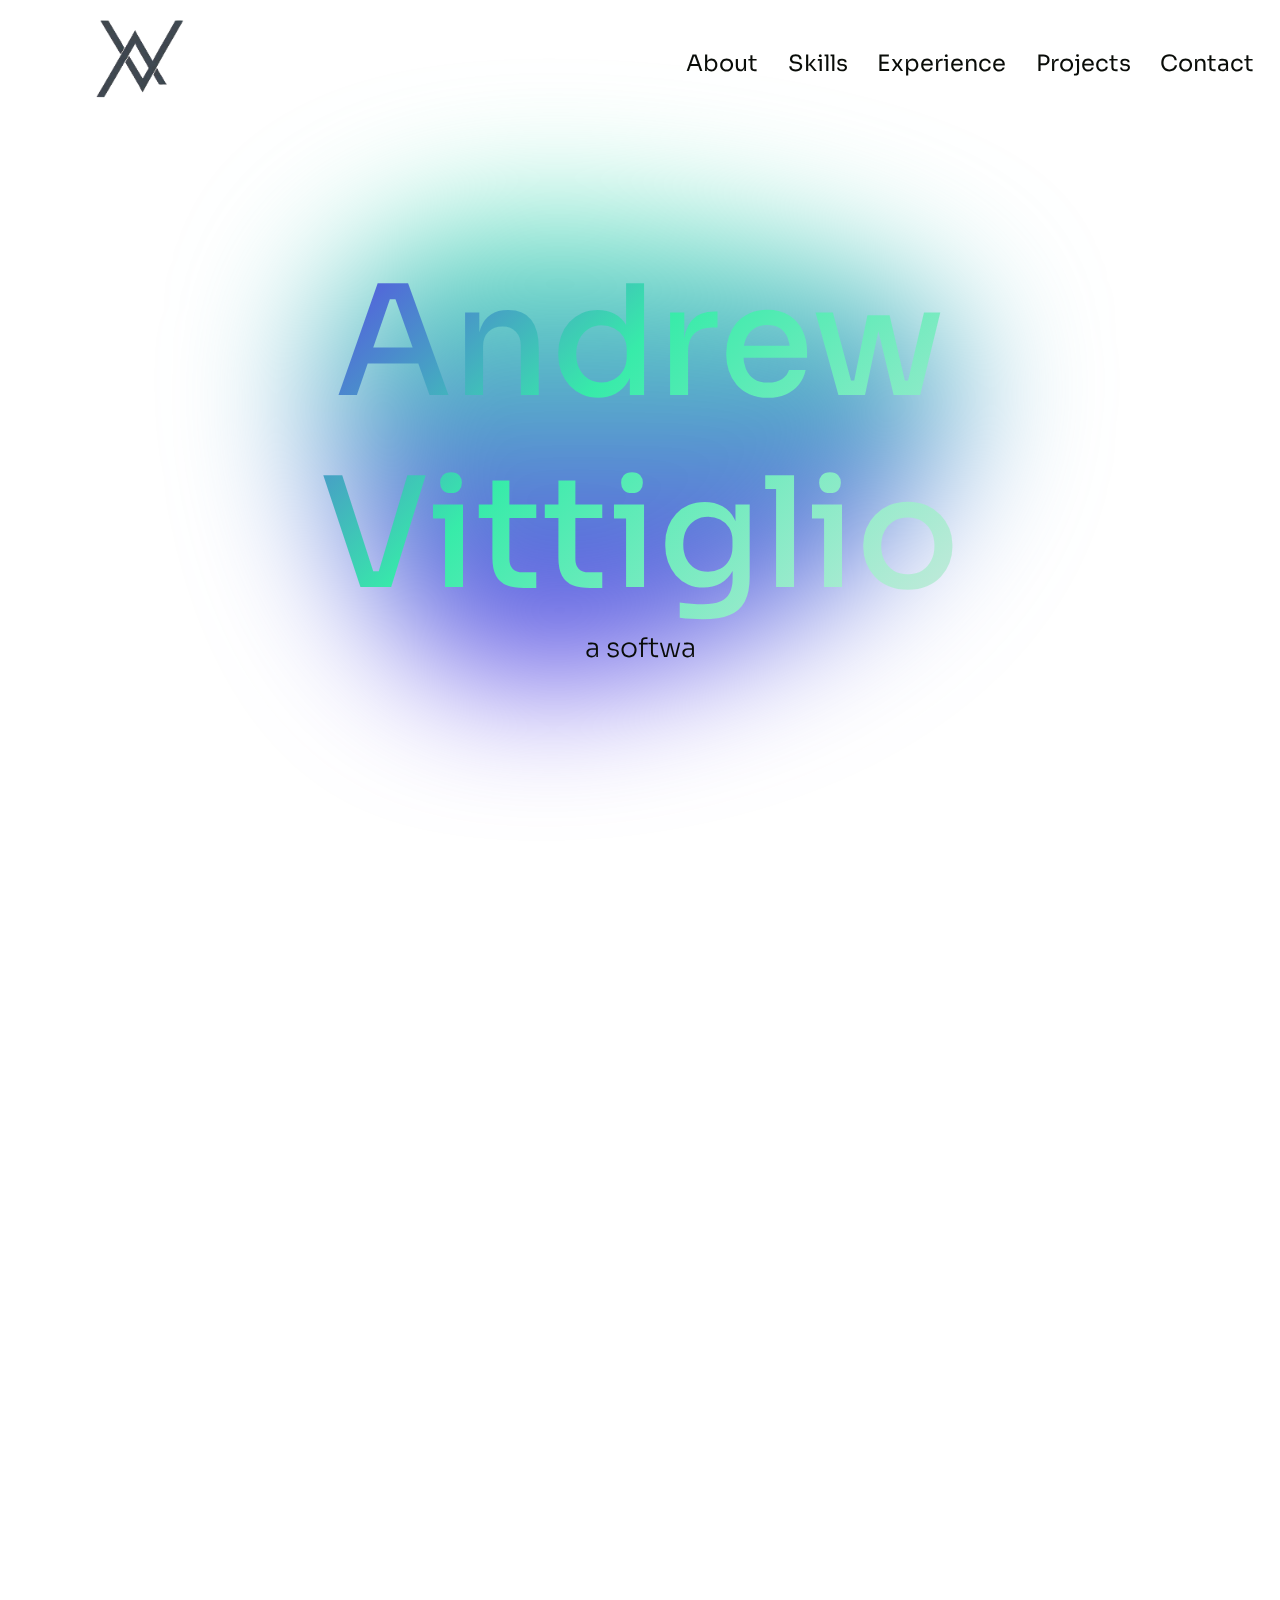
==== index.html @ 75c546b2 "companies section" ====
<!DOCTYPE html>
<html lang="en">

<head>
  <meta charset="UTF-8">
  <meta name="viewport" content="width=device-width, initial-scale=1.0">
  <title>Andrew Vittiglio</title>
  <meta property="og:title" content="Andrew Vittiglio" />
  <meta name="description" content="Portfolio for Andrew Vittiglio.">
  <meta name="author" content="Andrew Vittiglio">
  <link href="https://fonts.googleapis.com/css?family=Press+Start+2P" rel="../stylesheet">
  <script src="https://kit.fontawesome.com/23a76d2e32.js" crossorigin="anonymous"></script>
  <link rel="stylesheet" type="text/css" href="styles.css">
  <link rel="preconnect" href="https://fonts.googleapis.com">
  <link rel="preconnect" href="https://fonts.gstatic.com" crossorigin>
  <link rel="icon" type="image/png" href="./assets/favicomatic/favicon-196x196.png" sizes="196x196" />
  <link rel="icon" type="image/png" href="./assets/favicomatic/favicon-96x96.png" sizes="96x96" />
  <link rel="icon" type="image/png" href="./assets/favicomatic/favicon-32x32.png" sizes="32x32" />
  <link rel="icon" type="image/png" href="./assets/favicomatic/favicon-16x16.png" sizes="16x16" />
  <link rel="icon" type="image/png" href="./assets/favicomatic/favicon-128.png" sizes="128x128" />
  <meta name="application-name" content="&nbsp;"/>
  <meta name="msapplication-TileColor" content="#FFFFFF" />
  <meta name="msapplication-TileImage" content="./assets/favicomatic/mstile-144x144.png" />
  <meta name="msapplication-square70x70logo" content="./assets/favicomatic/mstile-70x70.png" />
  <meta name="msapplication-square150x150logo" content="./assets/favicomatic/mstile-150x150.png" />
  <meta name="msapplication-wide310x150logo" content="./assets/favicomatic/mstile-310x150.png" />
  <meta name="msapplication-square310x310logo" content="./assets/favicomatic/mstile-310x310.png" />
  <link href="https://fonts.googleapis.com/css2?family=Sora:wght@200;300;400;500;600;700&display=swap" rel="stylesheet">
  <meta name="application-name" content="&nbsp;"/>
  <meta name="msapplication-TileColor" content="#FFFFFF" />
  <meta name="msapplication-TileImage" content="assets/favicomatic/mstile-144x144.png" />
  <meta name="msapplication-square70x70logo" content="assets/favicomatic/mstile-70x70.png" />
  <meta name="msapplication-square150x150logo" content="assets/favicomatic/mstile-150x150.png" />
  <meta name="msapplication-wide310x150logo" content="assets/favicomatic/mstile-310x150.png" />
  <meta name="msapplication-square310x310logo" content="assets/favicomatic/mstile-310x310.png" />
</head>
<body>
  <!-- normal pages -->
  <div id="portfolio-pages">

    <!--  margin-top: -20px; /* add this line, adjust the pixel value as necessary */
 BAR-->
    <div class='nav-bar' id="nav-bar">
      <nav class='nav-bar'>
        <div id="non-portfolio-links">
          <a class="nav-link" href="index.html">
            <i class="logo-icon"></i>
          </a>
        </div>
        <div id="portfolio-links">
          <a class="nav-link" href=#about-me-description>About</a>
          <a class="nav-link" href=#tools-skills>Skills</a>
          <a class="nav-link" href=#tools-skills>Experience</a>
          <a class="nav-link" href=#projects>Projects</a>
          <a class="nav-link" href=#get-in-touch>Contact</a>
        </div>
      </nav>
    </div>

    <!--MAIN CONTENT-->
    <main>
      <div class="gradient-bg" id="bg">
        <div class="parallax-container">
          <div class="gradient"></div>
        </div>
      </div>
      
      <div id="home">
        <div class="name-and-description-wrapper">
          <div class="main-name-div">
            <h1 class="my-name">Andrew Vittiglio</h1>
          </div>
          <div id="tagline-div"></div>
        </div>
        <div class="horizontal-menu-buttons" id="horizontal-menu-buttons">
          <a href="https://drive.google.com/uc?id=1KzwrLxIH8tzbU4kB_IvQhZT3h1z5scM5&export=download" 
            download="AndrewVittiglio_resume" target="_blank">
            <i class="fa-solid fa-file pop-up2"></i>
          </a>
          <a href="https://linkedin.com/in/andr3wV" target = "_blank">
            <i class="fa-brands fa-linkedin pop-up"></i>
          </a>
          <a href="https://github.com/andr3wV" target="_blank">
            <i class="fa-brands fa-github pop-up"></i>
          </a>
          <a href="mailto:avittig2@nd.edu">
            <i class="fa-regular fa-envelope-open pop-up"></i>
          </a>
        </div>
      </div>

      <div id="about-me-description" class="">
        <div id="my-photo-div" class="slide-in-left">
          <div class="profile-border"></div>
        </div>
        <div id="about-me-text" class="slide-in-right">
          <ul class="normal-desc">
            <li>Hi 👋</li>
            <li>
              I'm Andrew Vittiglio, a computer science and economics major at the University of Notre Dame. 
            </li>
            <li>
              <b><span class="gradient-text">My goal</span></b> to develop a long-term project or business that leverages software to connect people and form <b><span class="gradient-text">unexpected relationships</span></b>.
            </li>
            <li>I feel I have a solid foundation in application engineering, and I'm currently interested in learning more 
              about artificial intelligence, venture capital, and applications of 
              CS in finance.
            </li>
            <li>In my free time I golf, work out, travel, and watch Boston sports!</li>
        </div>
      </div>
      <div class="section-title-div slide-in-left">
        <h2 class="section-title text-align-left" id="companies">Companies I've Worked With</h2>
      </div>
      <div class="companies-container">
        <div class="companies-item"><img src="https://logos-world.net/wp-content/uploads/2021/02/Fidelity-Logo.png"></div>
        <div class="companies-item"><img src="https://upload.wikimedia.org/wikipedia/commons/thumb/5/50/Thermo_Fisher_Scientific_logo.svg/2560px-Thermo_Fisher_Scientific_logo.svg.png"></div>
        <div class="companies-item"><img src="https://ml.globenewswire.com/Resource/Download/ed11f446-5d40-40a6-b924-330716eebebd?size=3"></div>
        <div class="companies-item"><img src="https://logos-world.net/wp-content/uploads/2021/09/Notre-Dame-Logo.png"></div>
        <div class="companies-item"><img src="https://download.logo.wine/logo/Biogen/Biogen-Logo.wine.png"></div>
        <div class="companies-item"><img src="https://logonoid.com/images/tufts-logo.png"></div>
      </div>
      <div id="tools-skills">
        <div class="section-title-div slide-in-left">
          <h2 class="section-title text-align-left">Languages</h2>
        </div>
        <div id="skills-icons">
          <div id="cs-skills">
            <div class = pop-up>
              <div class="skills-icon-bg advanced slide-in-left">
                <img class="skills-icon-img"
                  src="https://cdn.jsdelivr.net/gh/devicons/devicon/icons/javascript/javascript-original.svg" width="50">
                <p><span>JavaScript</span></p>
              </div>
            </div>
            <div class = pop-up>
              <div class="skills-icon-bg advanced slide-in-left">
                <img class="skills-icon-img" src="https://upload.wikimedia.org/wikipedia/commons/thumb/4/4c/Typescript_logo_2020.svg/2048px-Typescript_logo_2020.svg.png"
                  width="50">
                <p class="skills-description advanced"><span>Typescript</span></p>
              </div>
            </div>
            <div class = pop-up>
              <div class="skills-icon-bg advanced slide-in-left">
                <img class="skills-icon-img"
                  src="https://cdn.jsdelivr.net/gh/devicons/devicon/icons/html5/html5-original.svg" width="50">
                <p class="skills-description intermediate"><span>HTML</span></p>
              </div>
            </div>
            <div class = pop-up>
              <div class="skills-icon-bg intermediate slide-in-right">
                <img class="skills-icon-img" src="https://cdn.cdnlogo.com/logos/c/18/css.svg" width="50">
                <p class="skills-description intermediate"><span>CSS</span></p>
              </div>
            </div>
            <div class = pop-up>
              <div class="skills-icon-bg intermediate fade-in">
                <img class="skills-icon-img" src="./assets/java.png" width="50">
                <p class="skills-description intermediate"><span>Java</span></p>
              </div>
            </div>
            <div class = pop-up>
              <div class="skills-icon-bg advanced slide-in-left">
                <img class="skills-icon-img"
                  src="https://upload.wikimedia.org/wikipedia/commons/c/c3/Python-logo-notext.svg">
                <p class="skills-description advanced"><span>Python</span></p>
              </div>
            </div>
            <div class = pop-up>
              <div class="skills-icon-bg advanced slide-in-left">
                <img class="skills-icon-img" src="https://cdn.jsdelivr.net/gh/devicons/devicon/icons/c/c-plain.svg"
                  width="50">
                <p class="skills-description advanced"><span>C/C++</span></p>
              </div>
            </div>
            <div class = pop-up>
              <div class="skills-icon-bg intermediate slide-in-right">
                <img class="skills-icon-img" src="https://images.squarespace-cdn.com/content/v1/558def25e4b0fc259f066636/1533603429394-T8E8IQCL03OEREG2ZQMN/Swift_logo.png?format=1000w" width="60">
                <p class="skills-description intermediate"><span>Swift</span></p>
              </div>
            </div>
            <div class = pop-up>
              <div class="skills-icon-bg advanced slide-in-left">
                <img class="skills-icon-img" src="https://upload.wikimedia.org/wikipedia/commons/thumb/7/73/Ruby_logo.svg/1024px-Ruby_logo.svg.png"
                  width="50">
                <p class="skills-description advanced"><span>Ruby</span></p>
              </div>
            </div>
            <div class = pop-up>
              <div class="skills-icon-bg intermediate fade-in">
                <img class="skills-icon-img" src="https://www.r-project.org/Rlogo.png">
                <p class="skills-description intermediate"><span>R</span></p>
              </div>
            </div>
          </div>
        </div>
        <div class="section-title-div slide-in-left">
          <h2 class="section-title text-align-left">Technology & Skills</h2>
        </div>
        <div id="skills-icons">
          <div id="cs-skills">
            <div class = pop-up>
              <div class="skills-icon-bg advanced slide-in-left">
                <img class="skills-icon-img"
                  src="./assets/aws.png" width="50">
                <p><span>AWS</span></p>
              </div>
            </div>
            <div class = pop-up>
              <div class="skills-icon-bg advanced slide-in-left">
                <img class="skills-icon-img" src="./assets/maven.png" width="50">
                <p class="skills-description advanced"><span>Maven</span></p>
              </div>
            </div>
            <div class = pop-up>
              <div class="skills-icon-bg intermediate fade-in">
                <img class="skills-icon-img" src="https://upload.wikimedia.org/wikipedia/commons/thumb/c/cf/Angular_full_color_logo.svg/2048px-Angular_full_color_logo.svg.png" width="50">
                <p class="skills-description intermediate"><span>Angular</span></p>
              </div>
            </div>
            <div class = pop-up>
              <div class="skills-icon-bg intermediate slide-in-right">
                <img class="skills-icon-img" src="https://upload.wikimedia.org/wikipedia/commons/thumb/a/a7/React-icon.svg/2300px-React-icon.svg.png" width="50">
                <p class="skills-description intermediate"><span>React</span></p>
              </div>
            </div>
            <div class = pop-up>
              <div class="skills-icon-bg intermediate slide-in-right">
                <img class="skills-icon-img" src="./assets/firebase.png" width="60">
                <p class="skills-description intermediate"><span>Firebase</span></p>
              </div>
            </div>
            <div class = pop-up>
              <div class="skills-icon-bg advanced slide-in-left">
                <img class="skills-icon-img" src="https://wiki.jenkins-ci.org/JENKINS/attachments/2916393/57409617.png"
                  width="50">
                <p class="skills-description advanced"><span>Jenkins</span></p>
              </div>
            </div>
            <div class = pop-up>
              <div class="skills-icon-bg intermediate fade-in">
                <img class="skills-icon-img" src="https://upload.wikimedia.org/wikipedia/commons/d/d5/Selenium_Logo.png">
                <p class="skills-description intermediate"><span>Selenium</span></p>
              </div>
            </div>
            <div class = pop-up>
              <div class="skills-icon-bg intermediate slide-in-right">
                <img class="skills-icon-img"
                  src="https://i.pinimg.com/originals/87/e8/49/87e8491cdd5ee5dacf3059f0c0832ce7.png" width="50">
                <p class="skills-description intermediate"><span>Cucumber</span></p>
              </div>
            </div>
            <div class = pop-up>
              <div class="skills-icon-bg advanced slide-in-left">
                <img class="skills-icon-img"
                  src="https://png.pngtree.com/png-vector/20221030/ourmid/pngtree-agile-vector-png-image_6403840.png">
                <p class="skills-description advanced"><span>Agile</span></p>
              </div>
            </div>
            <div class = pop-up>
              <div class="skills-icon-bg advanced slide-in-right">
                <img class="skills-icon-img" src="./assets/git.png">
                <p class="skills-description advanced"><span>Git</span></p>
              </div>
            </div>
          </div>
        </div>
        <div class="button-container">
          <glow-button class="fade-in pop-up2" onclick="window.open('https://drive.google.com/uc?id=1KzwrLxIH8tzbU4kB_IvQhZT3h1z5scM5', '_blank');">View Resume</glow-button>
          <glow-button class="fade-in pop-up2" onclick="window.open('https://drive.google.com/uc?id=1KzwrLxIH8tzbU4kB_IvQhZT3h1z5scM5&export=download', '_blank');">Download Resume</glow-button>
        </div>
      </div>
      <div class="section-title-div slide-in-left">
        <h2 class="section-title text-align-left">Recent Projects</h2>
      </div>
      <div id="projects">
        <div class="project">
          <div class="image-side">
            <div class="project-image slide-in-left">
              <div id="wander-border"></div>
            </div>
            <div class="button-container">
              <glow-button class= "fade-in pop-up2" onclick="window.open('https://www.andrewvittiglio.com/wander', '_blank');">Mock Site</glow-button>
              <glow-button class= "fade-in pop-up2" onclick="window.open('https://github.com/andr3wV/wander', '_blank');">Github</glow-button>
            </div>
          </div>
          <div class="project-description slide-in-right">
            <a href="https://github.com/andr3wV/wander" target="_blank" style="text-decoration: none; color: inherit;">
              <h2>Wander: Travel Spontaneously</h2>
              <p> Wander is an online travel agency web application that revolutionizes the way users plan and book their trips. Assisted by generative AI, the application intelligently analyzes user preferences to curate and book personalized travel experiences.</p>
              <p>Only 43% of US citizens hold a US passport, which is a rapidly decreasing percentage since the 70s. This is in stark contrast to the passport holding percentage of 60-70% of Canadians, and 70-80% of Europeans, Australians, and New Zealanders.  Our vision is to encourage spontaneity and foster cultural understanding, allowing users to embark on unforgettable journeys tailored to their unique tastes.</p>
              <p>Wander seamlessly integrates with the Amadeus Travel GDS and leverages various REST APIs to access a vast database of approximately 400,000 geography definitions. By dynamically filtering and selecting from over 35 different property categories and a staggering 75 million traveler ratings, Wander provides unique and tailored recommendations for each user.</p>
            </a>
          </div>
        </div>
        <div class="project">
          <div class="project-description-left slide-in-left">
            <a href="https://github.com/andr3wV/words_with_friends_solver" target="_blank" style="text-decoration: none; color: inherit;">
              <h2>Words With Friends Solver</h2>
              <p>This Python application is designed specifically for Words with Friends and Scrabble enthusiasts: an indispensable tool that provides a competitive edge by enabling users to effortlessly identify the highest-scoring playable words on a game board. Inspired by the research of Andrew W. Appel and Guy Jacobson, renowned for their development of "The World's Fastest Scrabble Algorithm," this application implements their algorithm to deliver both speed and accuracy.</p>
              <p>At the core of our application lies a trie created to facilitate the generation of prefixes and suffixes for each tile. This approach not only ensures efficient and fast word exploration but also takes into account various edge cases that often arise in gameplay such as handling board modifiers, special tiles, and preexisting letter flagging.</p>
              <p>This application empowers users to gain a strategic advantage in their Words with Friends and Scrabble matches. Say goodbye to time-consuming manual word searches and hello to a streamlined and dynamic experience, where the highest-scoring playable words are just a click away. Embrace this invaluable tool and elevate your gameplay to new heights.</p>
           </a>
          </div>
          <div class="image-side">
            <div class="project-image slide-in-left">
              <div id="wwf-border"></div>
            </div>
            <div class="button-container">
              <glow-button class= "fade-in pop-up2" onclick="window.open('https://github.com/andr3wV/words_with_friends_solver', '_blank');">Github</glow-button>
            </div>
          </div>
        </div>
        <div class="project">
          <div class="image-side">
            <div class="project-image slide-in-left">
              <div id="summy-border"></div>
            </div>
            <div class="button-container">
              <glow-button class= "fade-in pop-up2" onclick="window.open('https://andrewvittiglio.com/summy', '_blank');">Test Site</glow-button>
              <glow-button class= "fade-in pop-up2" onclick="window.open('https://github.com/andr3wV/summy', '_blank');">Github</glow-button>
            </div>
          </div>
          <div class="project-description slide-in-right">
            <a href="https://github.com/andr3wV/summy" target="_blank" style="text-decoration: none; color: inherit;">
              <h2>Summy</h2>
              <p>Summy is a text summarization tool that overcomes the limitations of existing platforms. Unlike other sites, Summy liberates you from character or token caps, enabling you to summarize extensive volumes of text effortlessly. Say goodbye to long paragraphs, papers, articles, and even entire books bogging you down. With Summy, you can read up to 90% faster, breaking records in speed.</p>
              <p>How does Summy accomplish this? By intelligently encoding text into manageable tokenized chunks and processing them through an AWS Lambda serverless function. This purpose-built function ensures accurate and concise summarizations, revolutionizing the way you absorb information.</p>
              <p>Experience a streamlined and efficient approach to content consumption with Summy. Say farewell to the overwhelming task of sifting through massive amounts of information. Embrace the future of text summarization with Summy.</p>
            </a>
          </div>
        </div>
      </div>
      <div id="get-in-touch" class="footer">
        <div class="left-content fade-in">
          <div class="top-contents">
            <div class="footer-header slide-in-left">
              <h1>Seeking Internship Opportunity</h1>
              <p>For the Summer 2024</p>
            </div>
            <div class="caption slide-in-left">
              <p style="opacity: 1; transform: none;">Let's get in touch! I'm always looking for a project or work opportunity!</p>
            </div>
          </div>
        </div>
        <div class="right-content">
          <div class="socials">
            <div class="motion-div" style="opacity: 1; transform: none;">
              <a class="anchor slide-in-right pop-up2" href="https://github.com/andr3wV" target="_blank" rel="noreferrer" tabindex="10">
                <div class="btn github">
                  <p>github</p>
                  <div class="decor github-decor"></div>
                </div>
              </a>
            </div>
            <div class="motion-div" style="opacity: 1; transform: none;">
              <a class="anchor slide-in-right pop-up2" href="https://www.linkedin.com/in/andr3wV/" target="_blank" rel="noreferrer" tabindex="9">
                <div class="btn linkedin">
                  <p>linkedin</p>
                  <div class="decor linkedin-decor"></div>
                </div>
              </a>
            </div>
            <div class="motion-div" style="opacity: 1; transform: none;">
              <a class="anchor slide-in-right pop-up2" href="mailto:andrewv433@gmail.com" target="_blank" rel="noreferrer" tabindex="8">
                <div class="btn email">
                  <p>email</p>
                  <div class="decor email-decor"></div>
                </div>
              </a>
            </div>
            <div class="motion-div" style="opacity: 1; transform: none;">
              <a class="motion-div slide-in-right pop-up2" href="https://drive.google.com/uc?id=1KzwrLxIH8tzbU4kB_IvQhZT3h1z5scM5&export=download" 
              download="AndrewVittiglio_resume" target="_blank" rel="noreferrer" tabindex="11">
                <div class="btn insta">
                  <p>resume</p>
                  <div class="decor insta-decor"></div>
                </div>
              </a>
            </div>
          </div>
        </div>
      </div>
    </main>
  </div>
  <script>
    /* Typewriter effect for tagline */
    var taglines = [
        "a software engineer",
        "a 2017 US Open ballboy",
        "drinks apple juice out of a wine glass to feel fancy",
        "\"a handsome young man\" — my grandma", 
        "Time Magazine's 2006 Person of the Year",
    ];
    var tagline_counter = 0;
    var tag = document.getElementById("tagline-div");
    var typing_speed = 100;
    var deleting_speed = 50;
    var pause_duration = 1500;

    function typeTagline() {
        var current_tagline = taglines[tagline_counter];
        var current_length = tag.innerHTML.length;

        if (current_length < current_tagline.length) {
            tag.innerHTML += current_tagline[current_length];
            setTimeout(typeTagline, typing_speed);
        } else {
            setTimeout(deleteTagline, pause_duration);
        }
    }

    function deleteTagline() {
        var current_length = tag.innerHTML.length;

        if (current_length > 0) {
            tag.innerHTML = tag.innerHTML.slice(0, -1);
            setTimeout(deleteTagline, deleting_speed);
        } else {
            tagline_counter++;
            if (tagline_counter >= taglines.length) { tagline_counter = 0; }
            setTimeout(typeTagline, typing_speed);
        }
    }

    typeTagline();

    // Smooth scrolling for navigation links
    document.querySelectorAll('a[href^="#"]').forEach(anchor => {
        anchor.addEventListener('click', function (e) {
            e.preventDefault();
            document.querySelector(this.getAttribute('href')).scrollIntoView({
                behavior: 'smooth'
            });
        });
    });


    // Fade-in animation on scroll
    document.addEventListener('DOMContentLoaded', function() {
        let elements = document.querySelectorAll('.fade-in, .slide-in-left, .slide-in-right');
        let windowHeight = window.innerHeight;

      function checkPosition() {
          for (let i = 0; i < elements.length; i++) {
              let element = elements[i];
              let positionFromTop = elements[i].getBoundingClientRect().top;

              if (positionFromTop - windowHeight <= 0) {
                  element.classList.add('visible');
              } else {
                  element.classList.remove('visible');
              }
          }
      }
      checkPosition();
      window.addEventListener('scroll', checkPosition);
    });
    
    let parallaxContainer = document.querySelector('.parallax-container');
    let background = document.querySelector("#bg");

    window.addEventListener("scroll", function () {
      // Nav Bar Fade
      const navBar = document.getElementById("nav-bar");
      const fadeDistance = 200; // Change to determine the distance over which the fade happens
      let opacity = 1 - window.scrollY / fadeDistance;
      if (opacity < 0) opacity = 0;
      navBar.style.opacity = opacity;

      let scrollTop = window.pageYOffset;
  
      parallaxContainer.style.transform = `translateY(-${scrollTop * 0.4}px)`;
      
      // Page Gradient Fade
      var scrollPosition = window.scrollY;
        var pageHeight = document.documentElement.scrollHeight - window.innerHeight;

        var transitionPoint = pageHeight * .39; // 50% scroll

        if (scrollPosition > transitionPoint) {
            background.classList.add("gradient-bg-triggered");
        } else {
            background.classList.remove("gradient-bg-triggered");
        }
    });
  </script>
</body>
</html>
---- styles.css ----
/*GLOBAL STYLES*/

:root {
  --grey: #CBCBCB;
  --blurr: rgba(255, 255, 255, 0.5);
  --black: rgb(9,12,8);
  --white: white;
  --blue: #8B8BAE;
}

body {
  margin: 0;
  overflow-x: hidden;
}

html{
  overflow-x: hidden;
}

* {
  padding: 0;
  margin: 0;
  font-family: 'Sora', sans-serif;
  max-width: 100vw;
  scroll-behavior: smooth;
  list-style: none;
}

.container {
  background-color: var(--blurr);
  border-radius: 7%;
  margin-right: 4%;
  backdrop-filter: blur(10px);
}

.footer-container {
  background-color: var(--blurr);
}

.error-message {
  text-align: center;
  position: absolute;
  top: 40%;
  left: 50%;
  -ms-transform: translateY(-50%);
  -ms-transform: translateY(-50%);
  transform: translateX(-50%);
}
a, img, button {
  cursor: pointer;
  text-decoration: none;
}

img.icon {
  -webkit-filter: grayscale(1) invert(1);
  filter: grayscale(1) invert(1);
} /* make black icons white */

.gradient-text {
  background-image: linear-gradient(-225deg, hsl(158, 82%, 57%, 85%), hsl(252, 82%, 57%));
  -webkit-background-clip: text;
  color: transparent;
}

/*////////////////////*/
/*//////MAIN PAGE/////*/
/*////////////////////*/

#home {
  display: grid;
  grid-template-rows: .15fr .95fr auto .05fr;
  flex-direction: column;  
  height: 100vh;
  width: 100vw;
  place-items: center;
}

.main-name-div {
  justify-content: center;
  align-items: center;
}

.horizontal-menu-buttons {
  display: flex;
  justify-content: center;
  align-items: center;
  width: 100%;
  grid-row: 3;
  animation: fadeInFromBottom 1s ease-in-out, bounce 2s infinite;
}

.horizontal-menu-buttons a {
  color: var(--black);
  text-decoration: none;
}

.horizontal-menu-buttons a:hover .pop-up,
.horizontal-menu-buttons a:hover .pop-up2 {
  background-image: linear-gradient(-225deg, hsl(158, 82%, 57%, 85%), hsl(252, 82%, 57%));
  background-clip: text;
  -webkit-background-clip: text;
  -webkit-text-fill-color: transparent;
  display: inline-block;
}

.horizontal-menu-buttons>a,
img {
  vertical-align: text-bottom;
  font-size: 2vw;
  padding: 0 1vw;
}

@keyframes fadeInFromBottom {
  0% {
    opacity: 0;
    transform: translateY(50px);
  }
  100% {
    opacity: 1;
    transform: translateY(0);
  }
}

@keyframes bounce {
  0%, 20%, 50%, 80%, 100% {
    transform: translateY(0);
  }
  40% {
    transform: translateY(-10px);
  }
  60% {
    transform: translateY(-5px);
  }
}

.main-name-div>h1.my-name {
  font-size: 11.5vw;
  text-align: center;
}
#tagline-div {
  min-height: 4vh;
  font-size: 3vh;
  font-weight: 300;
  color: var(--black);
}

.name-and-description-wrapper {
  display: flex;
  grid-row: 2;
  flex-direction: column;
  justify-content: center;
  align-items: center;
  margin-top: -4rem; 
}

/*////////////////////*/
/*////////NAME////////*/
/*////////////////////*/

h1.my-name {
  font-family: 'Sora', sans-serif;
  font-weight: 500;
  background-image: linear-gradient(-225deg,
      hsl(252, 82%, 57%) 10%,
      hsl(158, 82%, 57%) 25%,
      hsl(0,5%,92%) 50%,
      hsl(158, 82%, 57%) 75%,
      hsl(252, 82%, 57%) 90%);
  background-size: auto auto;
  background-clip: border-box;
  background-size: 200% auto;
  color: #fff;
  background-clip: text;
  -webkit-background-clip: text;
  -webkit-text-fill-color: transparent;
  animation: textclip 20s ease infinite;
  font-size: 17vh !important;
}

@keyframes textclip {
  0% {
    background-position: 0% 50%;
  }

  50% {
    background-position: 100% 50%;
  }

  100% {
    background-position: 0% 50%;
  }
}

/*////////////////////*/
/*//PORTFOLIO PAGES///*/
/*////////////////////*/

main {
  width: 100vw;
}

a.in-line-link {
  text-decoration-line: none;
  text-decoration: none;
  display: inline;
}

.section-title {
  font-size: 3.7vh;
  font-weight: 500;
  color: var(--white);
}

#companies{
  color: var(--black);
}

.subtitle {
  font-size: 3vh;
  font-weight: 400;
}

.section-title-div {
  width: 100%;
  padding-top: 5vh;
}

.section-title-div2 {
  width: 100%;
  padding-top: 0vh;
}


.text-align-right {
  text-align: right;
  justify-content: end;
  padding-right: 15vw;
}

.text-align-left {
  text-align: left;
  justify-content: start;
  padding-left: 5vw;
}

.text-align-center {
  text-align: center;
  padding-top: 5vh;
}

/*////////////////////*/
/*//////NAV BAR///////*/
/*////////////////////*/

nav.nav-bar {
  display: flex;
  position: fixed;
  top: 0;
  justify-content: space-between;
  align-items: center;
  width: 100%;
  height: 14vh;
  padding-left: 3vw;
  z-index: 10;

}
#portfolio-links{
  padding-right: 3vw;
  font-size: 2vh;
}

.nav-link {
  color: var(--black);
  padding-right: 2vw;
  font-size: 2.5vh;
}

.logo-icon {
  background-image: url('assets/logo.png');
  background-size: contain;
  width: 2em;
  height: 2em;
  display: inline-block;
  font-size: 4.5em;
}

/*////////////////////*/
/*/////ABOUT ME///////*/
/*////////////////////*/

@keyframes fadeinout {
  0% { opacity: 0; } /* Start at 0 opacity */
  25% { opacity: 1; } /* Fade in to 100% opacity */
  75% { opacity: 1; } /* Stay at 100% opacity */
  100% { opacity: 0; } /* Fade out to 0 opacity */
}

#about-me-description {
  min-height: 80vh;
  height: fit-content;
  width: 100vw;
  display: flex;
  flex-wrap: wrap;
  flex-direction: row;
  align-items: center;
  justify-content: center;
  position: relative;
}

#about-me-text {
  padding: 12vh 6vw 12vh 6vw;
  max-width: 40vw;
  width: fit-content;
}

#about-me-text > ul > li:nth-of-type(1) {
  font-size: 2.5rem;
  padding-bottom: 1.5vh;
}

#about-me-text > ul > li {
  font-size: 2.6vh;
  padding-bottom: 2vh;
  color: var(--black);
}

#my-photo-div {
  display: flex;
  justify-content: center;
  align-items: center;
  padding: 2vw;
  margin-bottom: 20px;
}

.profile-border {
  flex-shrink: 0;
  margin: 20px;
  height: 25vw;
  width: 25vw;
  border: calc(8px + 0.2vw) solid transparent;
  background-origin: border-box;
  background-clip: content-box, border-box;
  background-size: cover;
  box-sizing: border-box;
  box-shadow: 0 0 5px 5px rgba(0, 0, 0, 0.5);
  border-radius: 50% 10%;
  background-image: url(./assets/me.jpg), linear-gradient(to bottom left,  hsl(158, 82%, 57%, 85%), hsl(252, 82%, 57%));
}

/*///////////////////////*/
/*/////TOOLS - SKILLS////*/
/*///////////////////////*/

#tools-skills {
  width: 100vw;
  min-height: 45vh;
  max-height: max-content;
  margin-bottom: 2rem;
}

#tools-skills>div>h2 {
  padding-left: 11%;
  color: var(--white);
}

#skills-icons {
  padding: 1% 0% 0% 10%;
}

#cs-courses {
  width: 100%;
  padding-top: 3vh;
}

#cs-skills,
#soft-skills,
#cs-courses-icons-div {
  display: flex;
  flex-direction: row;
  flex-wrap: wrap;
  width: 100%;
  justify-content: flex-start;
}

.skills-icon-bg {
  display: flex;
  margin: 1vh 2vh;
  align-items: center;
  padding: 15px 15px;
  width: 12vw;
  height: 4vh;
  background-color: var(--grey);
  border-radius: 25px;
  cursor: pointer;
  font-size: 1.05vw;
  color: var(--black); /* Set text color to black */
}

img.skills-icon-img {
  padding-right: 5%;
  width: 3.4vw;
}
/*////////////////////*/
/*//////PROJECTS//////*/
/*////////////////////*/

.project {
  display: flex;
  align-items: center;
  padding: 20px;
}

.project-image {
  flex: 1;
  padding: 20px;
  text-align: center;
}

.image-side{
  display: flex;
  flex-direction: column;
}

.project-image img {
  max-width: 80%;
  height: auto;
  border-radius: 9%;
  cursor: default;
}

.project-description {
  align-self: flex-start;
  margin-top: 2rem;
  height: 100%;
  padding-right: 115px;
  max-width: 100vw;
  color: var(--white);
  margin-left: 1rem;
  
}

.project-description p {
  margin-bottom: 20px; 
}

.project-description > div {
  max-width: 10%;
  text-align: center;
}

.project-description h2{
  margin-bottom: 15px;
  color: var(--white);
}

/* Flip the image and the description */
.project-description-left {
  flex: 1;
  align-self: flex-start;
  margin-top: 1rem;
  padding: 20px;
  padding-left: 100px;
  max-width: 100vw;
  color: var(--white);
}

.project-description-left p {
  margin-bottom: 20px; 
}

.project-description-left h2{
  margin-bottom: 15px;
  color: var(--white);
}

.project-image-right {
  flex: 1;
  padding: 20px;
  padding-right: 10%;
  text-align: center;
}

.project-image-right img {
  max-width: 80%;
  height: auto;
  border-radius: 9%;
  cursor: default;
}

glow-button{
  display: flex;
  justify-content: center;
  padding: 20px 30px;
  color: var(--black);
  font-weight: bold;
  border-radius: 10px;
  overflow: hidden;
  transition: 0.5s;
  cursor: pointer;
  margin: 3.5rem; 
  min-width: 165px; /* makes view resume button wide enough to match download button */

}

glow-button:before {
  content: "";
  position: absolute;
  top: -2px;
  right: -2px;
  bottom: -2px;
  left: -2px;
  background: linear-gradient(-225deg, hsl(158, 82%, 57%, 85%), hsl(252, 82%, 57%));
  border-radius: inherit;
  z-index: -1;
  background-clip: padding-box;
  box-sizing: border-box;
}


glow-button:hover{
    background: linear-gradient(-225deg, hsl(158, 82%, 57%, 85%), hsl(252, 82%, 57%));
    color: #050801;
    box-shadow: 0 0 5px hsl(158, 82%, 57%, 85%),
                0 0 25px #03e9f4,
                0 0 50px #03e9f4,
                0 0 200px hsl(252, 82%, 57%);
}

#summy-border {
	flex-shrink: 0;
	margin: 20px;
	height: 40vh;
  width: 40vw;
	border: calc(8px + 0.1vw) solid transparent;
	background-origin: border-box;
	background-clip: content-box, border-box;
	background-size: cover;
	box-sizing: border-box;
	box-shadow: 0 0 5px 5px rgba(0, 0, 0, 0.5);
  border-radius: 40px;
	background-image: url(./assets/summy.png), linear-gradient(hsl(158, 82%, 57%, 85%), hsl(252, 82%, 57%));
} 

#wwf-border {
	flex-shrink: 0;
	margin: 20px;
	height: 44vh;
  width: 40vw;
	border: calc(8px + 0.1vw) solid transparent;
	background-origin: border-box;
	background-clip: content-box, border-box;
	background-size: cover;
	box-sizing: border-box;
	box-shadow: 0 0 5px 5px rgba(0, 0, 0, 0.5);
  border-radius: 40px;
	background-image: url(./assets/WWF.png), linear-gradient(hsl(158, 82%, 57%, 85%), hsl(252, 82%, 57%));
} 

#wander-border {
	flex-shrink: 0;
	margin: 20px;
	height: 40vh;
  width: 40vw;
	border: calc(8px + 0.1vw) solid transparent;
	background-origin: border-box;
	background-clip: content-box, border-box;
	background-size: cover;
	box-sizing: border-box;
	box-shadow: 0 0 5px 5px rgba(0, 0, 0, 0.5);
  border-radius: 40px;
	background-image: url(./assets/wander.png), linear-gradient(hsl(158, 82%, 57%, 85%), hsl(252, 82%, 57%));
} 

.button-container{
  display: flex;
  flex-direction: row;
  justify-content: center;
  align-items: center;
}

/*////////////////////////////////////*/
/*////////////GET IN TOUCH////////////*/
/*////////////////////////////////////*/

.footer {
  width: 100%;
  height: fit-content;
  display: flex;
  flex-direction: row;
  color: var(--white);
}

.left-content,
.right-content {
  display: flex;
  padding: 80px;
}

/* Left Side */

.left-content {
  width: 70%;
  flex-direction: column;
  justify-content: space-between;
}

.left-content .top-contents {
  display: flex;
  flex-direction: column;
}

.left-content .footer-header h1 {
  font-size: 2.5rem;
  font-weight: 600;
  margin: 0;
  background-image: linear-gradient(-225deg, hsl(158, 82%, 57%, 85%), hsl(252, 82%, 57%));
  background-clip: text;
  -webkit-background-clip: text;
  -webkit-text-fill-color: transparent;
}

.left-content .footer-header p {
  margin: 0;
  font-size: 1.5rem;
 
}

.left-content .caption {
  width: 60%;
}

.left-content .caption p {
  font-size: 1.5rem;
  font-weight: 200;
  margin: 0;
  margin-top: 30px;
}

/* Right Side */

.right-content {
  width: 30%;
  display: flex;
  flex-direction: column;
}

.right-content .motion-div {
  display: flex;
  justify-content: flex-end;
}

.right-content .anchor {
  width: fit-content;
  text-decoration: none;
  text-align: right;
}

.right-content .btn {
  width: fit-content;
  display: flex;
  align-items: flex-end;
}

.right-content .btn p {
  font-size: 1.5rem;
  font-weight: 500;
  z-index: 2;
  color: var(--white);
  margin: 0;
}

.right-content .btn:hover p {
  background-image: linear-gradient(-225deg, hsl(158, 82%, 57%, 85%), hsl(252, 82%, 57%));
  background-clip: text;
  -webkit-background-clip: text;
  -webkit-text-fill-color: transparent;
}

.right-content .btn .decor {
  position: absolute;
  height: 5px;
  transform: translate(-2px, 2px);
  transition: 0.2s;
  z-index: 1;
}

.right-content .btn .email-decor {
  width: 18.7rem;
}

.right-content .linkedin-decor {
  width: 5.5rem;
}

.right-content .btn .github-decor {
  width: 4.5rem;
}

.right-content .btn .insta-decor {
  width: 7rem;
}

.right-content .email:hover .email-decor,
.right-content .linkedin:hover .linkedin-decor,
.right-content .github:hover .github-decor,
.right-content .insta:hover .insta-decor {
  height: 30px;
}

.right-content .socials {
  display: flex;
  flex-direction: column;
  gap: 10px;
}

.icon-column {
  display: inline-block;
}

.contact-item {
  display: inline-block;
  font-size: 18px;
}

.contact-item i {
  font-size: 30px;
}

.contact-item.vertical {
  display: block;
  margin: 10px 0;
}

.contact-item span {
  display: block;
  margin-top: 5px;
}

.contact-item a {
  text-decoration: none;
  color: #333;
}

.contact-item a:hover {
  color: #007bff;
}

/*------FORM--------*/

/*////////////////////////////////////*/
/*//////SCROLLING & ANIMATIONS////////*/
/*////////////////////////////////////*/
.fade-in{
  opacity: 0;
  transition: opacity 0.8s, transform 0.9s cubic-bezier(0.18, 0.89, 0.32, 1.28);
}

.fade-in.visible {
  opacity: 1;
  transform: translateY(0);
}

.slide-in-left {
  opacity: 0;
  transform: translateX(-50px) scale(1);
  transition: opacity 0.8s, transform 0.9s cubic-bezier(0.18, 0.89, 0.32, 1.28);
}

.slide-in-left.visible {
  opacity: 1;
  transform: translateX(0) scale(1);
}

.slide-in-right {
  opacity: 0;
  transform: translateX(50px);
  transition: opacity 0.8s, transform 0.9s cubic-bezier(0.18, 0.89, 0.32, 1.28);
}

.slide-in-right.visible {
  opacity: 1;
  transform: translateX(0) scale(1);
}

.pop-up {
  transition: transform 0.3s cubic-bezier(0.12, 0.96, 0.32, 1.35);
}

.pop-up:hover {
  transform: translateX(0) scale(1.05);
}

.pop-up2:hover {
  transform: translateX(0) scale(1.05);
}


/*////////////////////*/
/*/////BACKGROUND/////*/
/*////////////////////*/

@keyframes rotate {
  0% {
    transform: rotate(0deg);
  }
  100% {
    transform: rotate(360deg);
  }
}

.gradient {
  --speed: 50s;
  --easing: cubic-bezier(0.8,0.2,0.2,0.8);

  position: fixed;
  left: 25%;
  width: 50vw;
  height: 50vh;
  margin-top: 25vh;
  z-index: 2;
  filter: blur(calc(var(--size) / 7 ));
  background-image: linear-gradient(hsl(158, 82%, 57%, 85%), hsl(252,82%, 57%));
  animation: rotate var(--speed) var(--easing) alternate infinite;
  border-radius: 30% 70% 70% 30% / 30% 30% 70% 70%;
}

.gradient-bg {

  background-color: white;

  width: 100vw;
  height: 100vh;
  position: fixed;
  z-index: -1;

  transition: background 1s;
}

.gradient-bg-triggered {
  transition: background 1s;
  background-color: rgb(9, 12, 8);
}

.content {
  position: relative;
}

@media (min-width: 720px) {
  .gradient {
    --size: 500px;
  }
}

svg {
	display: block;
	max-width: 100vw;
	max-height: 100vw;
	animation: rotate 20s infinite linear;
}

@keyframes rotate {
	0%   { transform: rotate(0deg); }
	100% { transform: rotate(360deg); }
}

.parallax-container {
  position: relative;
}


/*////////////////////*/
/*//////COMPANIES/////*/
/*////////////////////*/

.companies-container{
  display: grid;
  grid-template-rows: auto auto;
  grid-template-columns: repeat(3, 1fr);
  gap: 10px;
}

.companies-item {
  display: flex;
  align-items: center;
  justify-content: center;
  padding: 5px;
}

.companies-item img {
  width: 60%;
  height: auto;
}
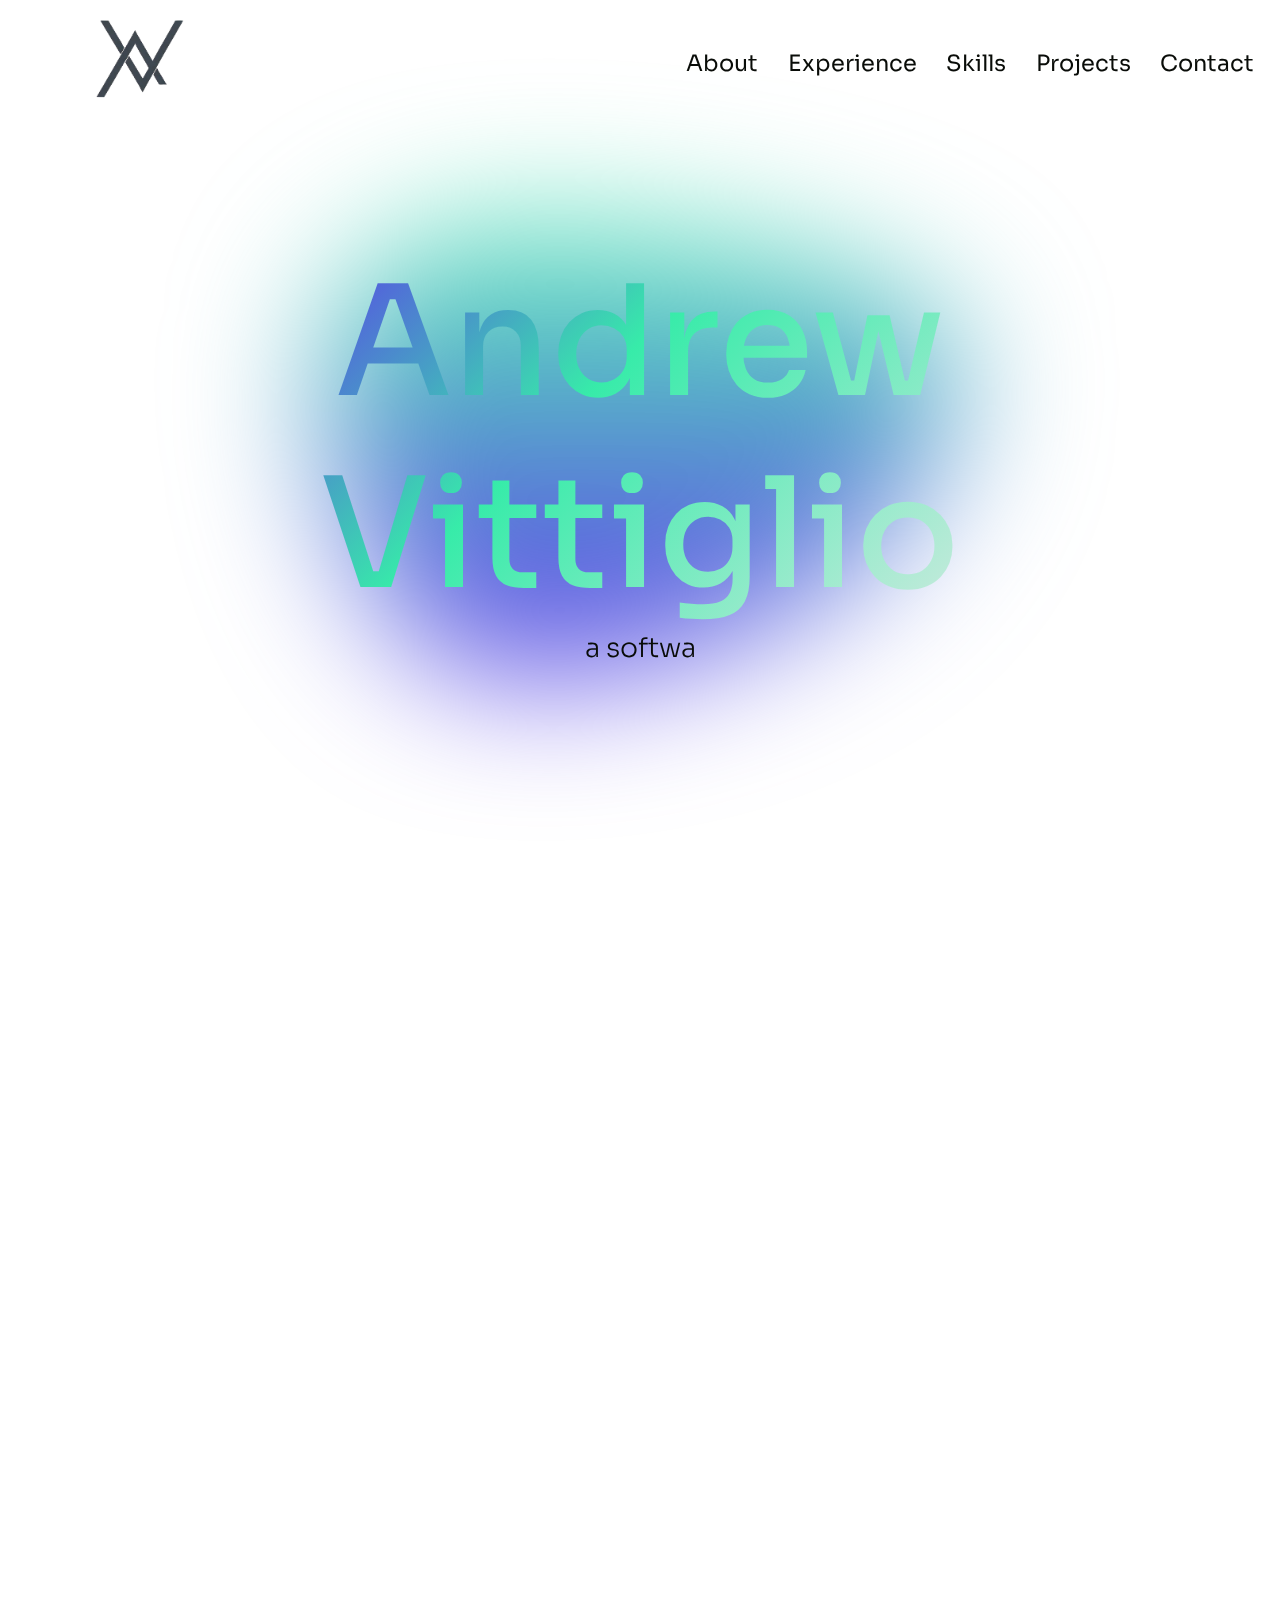
==== commit 175d1f7f: "fixed nav bar + other minor updates" ====
--- a/index.html
+++ b/index.html
@@ -49,8 +49,8 @@
         </div>
         <div id="portfolio-links">
           <a class="nav-link" href=#about-me-description>About</a>
+          <a class="nav-link" href=#companies>Experience</a>
           <a class="nav-link" href=#tools-skills>Skills</a>
-          <a class="nav-link" href=#tools-skills>Experience</a>
           <a class="nav-link" href=#projects>Projects</a>
           <a class="nav-link" href=#get-in-touch>Contact</a>
         </div>
@@ -100,7 +100,7 @@
               I'm Andrew Vittiglio, a computer science and economics major at the University of Notre Dame. 
             </li>
             <li>
-              <b><span class="gradient-text">My goal</span></b> to develop a long-term project or business that leverages software to connect people and form <b><span class="gradient-text">unexpected relationships</span></b>.
+            My goal to develop a long-term project or business that leverages software to connect people and form unexpected relationships.
             </li>
             <li>I feel I have a solid foundation in application engineering, and I'm currently interested in learning more 
               about artificial intelligence, venture capital, and applications of 
@@ -113,8 +113,8 @@
         <h2 class="section-title text-align-left" id="companies">Companies I've Worked With</h2>
       </div>
       <div class="companies-container">
+        <div class="companies-item"><img src="https://upload.wikimedia.org/wikipedia/commons/thumb/5/50/Thermo_Fisher_Scientific_logo.svg/2560px-Thermo_Fisher_Scientific_logo.svg.png"></div>
         <div class="companies-item"><img src="https://logos-world.net/wp-content/uploads/2021/02/Fidelity-Logo.png"></div>
-        <div class="companies-item"><img src="https://upload.wikimedia.org/wikipedia/commons/thumb/5/50/Thermo_Fisher_Scientific_logo.svg/2560px-Thermo_Fisher_Scientific_logo.svg.png"></div>
         <div class="companies-item"><img src="https://ml.globenewswire.com/Resource/Download/ed11f446-5d40-40a6-b924-330716eebebd?size=3"></div>
         <div class="companies-item"><img src="https://logos-world.net/wp-content/uploads/2021/09/Notre-Dame-Logo.png"></div>
         <div class="companies-item"><img src="https://download.logo.wine/logo/Biogen/Biogen-Logo.wine.png"></div>
@@ -271,9 +271,9 @@
         </div>
       </div>
       <div class="section-title-div slide-in-left">
-        <h2 class="section-title text-align-left">Recent Projects</h2>
-      </div>
-      <div id="projects">
+        <h2 class="section-title text-align-left" id="projects">Recent Projects</h2>
+      </div>
+      <div>
         <div class="project">
           <div class="image-side">
             <div class="project-image slide-in-left">
--- a/styles.css
+++ b/styles.css
@@ -58,7 +58,7 @@
 
 .gradient-text {
   background-image: linear-gradient(-225deg, hsl(158, 82%, 57%, 85%), hsl(252, 82%, 57%));
-  -webkit-background-clip: text;
+  background-clip: text;
   color: transparent;
 }
 
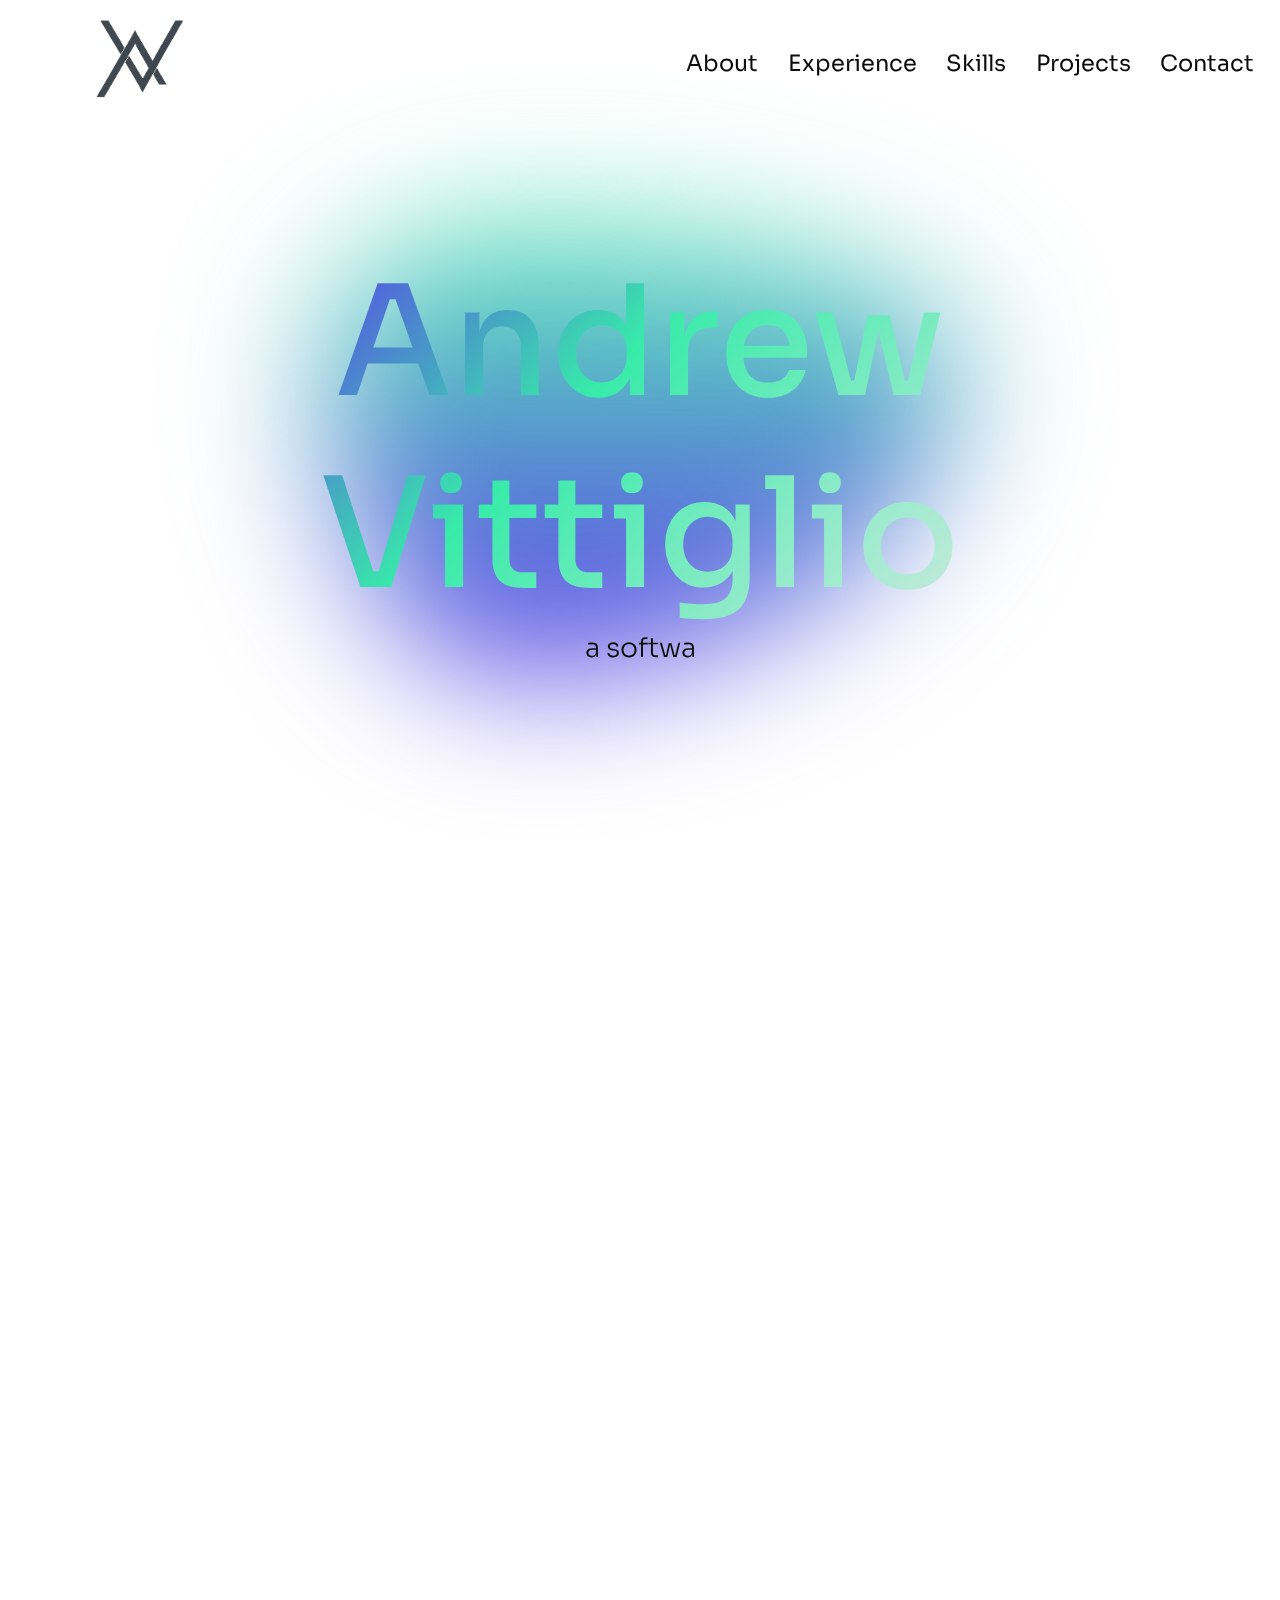
==== commit 089d415e: "added CoreML project" ====
--- a/index.html
+++ b/index.html
@@ -277,15 +277,50 @@
         <div class="project">
           <div class="image-side">
             <div class="project-image slide-in-left">
+              <div id="coreML-border"></div>
+            </div>
+            <div class="button-container">
+              <glow-button id="coreML-glow-button" class= "fade-in pop-up2" onclick="window.open('https://github.com/andr3wV/CoreMLEmotionDetect', '_blank');">Github</glow-button>
+            </div>
+          </div>
+          <div class="project-description slide-in-right">
+            <a target="_blank" style="text-decoration: none; color: inherit;">
+              <h2>CoreML Emotion Detection IOS App</h2>
+              <p> I built a real-time facial emotion detection iOS app using Apple's CoreML framework and SwiftUI. The app uses a convolutional neural network model trained on the FER2013 dataset to classify facial expressions from images captured by the phone's camera. The model achieves approximately 70% accuracy in detecting 7 emotions: angry, disgust, fear, happy, sad, surprise and neutral.</p>
+              <p>I used transfer learning with a VGGFace model pretrained on face images as a base, and added new classifier layers that I trained on the emotion dataset. The app handles image preprocessing, invoking the CoreML prediction API, and displaying results with confidence scores. Through this project, I gained experience in training machine learning models and deploying them effectively in a mobile application.</p>
+            </a>
+          </div>
+        </div>
+        <div class="project">
+          <div class="project-description-left slide-in-left">
+            <a target="_blank" style="text-decoration: none; color: inherit;">
+              <h2>Words With Friends Solver</h2>
+              <p>This Python application is designed specifically for Words with Friends and Scrabble enthusiasts: an indispensable tool that provides a competitive edge by enabling users to effortlessly identify the highest-scoring playable words on a game board. Inspired by the research of Andrew W. Appel and Guy Jacobson, renowned for their development of "The World's Fastest Scrabble Algorithm," this application implements their algorithm to deliver both speed and accuracy.</p>
+              <p>At the core of our application lies a trie created to facilitate the generation of prefixes and suffixes for each tile. This approach not only ensures efficient and fast word exploration but also takes into account various edge cases that often arise in gameplay such as handling board modifiers, special tiles, and preexisting letter flagging.</p>
+              <p>This application empowers users to gain a strategic advantage in their Words with Friends and Scrabble matches. Say goodbye to time-consuming manual word searches and hello to a streamlined and dynamic experience, where the highest-scoring playable words are just a click away. Embrace this invaluable tool and elevate your gameplay to new heights.</p>
+           </a>
+          </div>
+          <div class="image-side">
+            <div class="project-image slide-in-left">
+              <div id="wwf-border"></div>
+            </div>
+            <div class="button-container">
+              <glow-button class= "fade-in pop-up2" onclick="window.open('https://github.com/andr3wV/WordsWithFriendsSolver', '_blank');">Github</glow-button>
+            </div>
+          </div>
+        </div>
+        <div class="project">
+          <div class="image-side">
+            <div class="project-image slide-in-left">
               <div id="wander-border"></div>
             </div>
             <div class="button-container">
-              <glow-button class= "fade-in pop-up2" onclick="window.open('https://www.andrewvittiglio.com/wander', '_blank');">Mock Site</glow-button>
-              <glow-button class= "fade-in pop-up2" onclick="window.open('https://github.com/andr3wV/wander', '_blank');">Github</glow-button>
+              <glow-button class= "fade-in pop-up2" onclick="window.open('https://www.andrewvittiglio.com/Wander', '_blank');">Mock Site</glow-button>
+              <glow-button class= "fade-in pop-up2" onclick="window.open('https://github.com/andr3wV/Wander', '_blank');">Github</glow-button>
             </div>
           </div>
           <div class="project-description slide-in-right">
-            <a href="https://github.com/andr3wV/wander" target="_blank" style="text-decoration: none; color: inherit;">
+            <a target="_blank" style="text-decoration: none; color: inherit;">
               <h2>Wander: Travel Spontaneously</h2>
               <p> Wander is an online travel agency web application that revolutionizes the way users plan and book their trips. Assisted by generative AI, the application intelligently analyzes user preferences to curate and book personalized travel experiences.</p>
               <p>Only 43% of US citizens hold a US passport, which is a rapidly decreasing percentage since the 70s. This is in stark contrast to the passport holding percentage of 60-70% of Canadians, and 70-80% of Europeans, Australians, and New Zealanders.  Our vision is to encourage spontaneity and foster cultural understanding, allowing users to embark on unforgettable journeys tailored to their unique tastes.</p>
@@ -295,39 +330,21 @@
         </div>
         <div class="project">
           <div class="project-description-left slide-in-left">
-            <a href="https://github.com/andr3wV/words_with_friends_solver" target="_blank" style="text-decoration: none; color: inherit;">
-              <h2>Words With Friends Solver</h2>
-              <p>This Python application is designed specifically for Words with Friends and Scrabble enthusiasts: an indispensable tool that provides a competitive edge by enabling users to effortlessly identify the highest-scoring playable words on a game board. Inspired by the research of Andrew W. Appel and Guy Jacobson, renowned for their development of "The World's Fastest Scrabble Algorithm," this application implements their algorithm to deliver both speed and accuracy.</p>
-              <p>At the core of our application lies a trie created to facilitate the generation of prefixes and suffixes for each tile. This approach not only ensures efficient and fast word exploration but also takes into account various edge cases that often arise in gameplay such as handling board modifiers, special tiles, and preexisting letter flagging.</p>
-              <p>This application empowers users to gain a strategic advantage in their Words with Friends and Scrabble matches. Say goodbye to time-consuming manual word searches and hello to a streamlined and dynamic experience, where the highest-scoring playable words are just a click away. Embrace this invaluable tool and elevate your gameplay to new heights.</p>
+            <a target="_blank" style="text-decoration: none; color: inherit;">
+              <h2>Summy</h2>
+              <p>Summy is a text summarization web application that allows users to summarize long texts efficiently. Users can input text of any length and Summy will generate a concise summary while preserving key information.</p>
+              <p>To enable summarization of long texts, Summy tokenizes the input into chunks that are processed through an AWS Lambda function. This serverless architecture removes restrictions on input length and allows Summy to handle large volumes of text.</p>
+              <p>By generating condensed summaries, Summy enables users to absorb information more quickly. Rather than having to read full-length texts, users can skim Summy's summaries to get the core ideas and facts. This can significantly improve reading comprehension and retention.</p>
            </a>
           </div>
-          <div class="image-side">
-            <div class="project-image slide-in-left">
-              <div id="wwf-border"></div>
-            </div>
-            <div class="button-container">
-              <glow-button class= "fade-in pop-up2" onclick="window.open('https://github.com/andr3wV/words_with_friends_solver', '_blank');">Github</glow-button>
-            </div>
-          </div>
-        </div>
-        <div class="project">
           <div class="image-side">
             <div class="project-image slide-in-left">
               <div id="summy-border"></div>
             </div>
             <div class="button-container">
-              <glow-button class= "fade-in pop-up2" onclick="window.open('https://andrewvittiglio.com/summy', '_blank');">Test Site</glow-button>
-              <glow-button class= "fade-in pop-up2" onclick="window.open('https://github.com/andr3wV/summy', '_blank');">Github</glow-button>
-            </div>
-          </div>
-          <div class="project-description slide-in-right">
-            <a href="https://github.com/andr3wV/summy" target="_blank" style="text-decoration: none; color: inherit;">
-              <h2>Summy</h2>
-              <p>Summy is a text summarization tool that overcomes the limitations of existing platforms. Unlike other sites, Summy liberates you from character or token caps, enabling you to summarize extensive volumes of text effortlessly. Say goodbye to long paragraphs, papers, articles, and even entire books bogging you down. With Summy, you can read up to 90% faster, breaking records in speed.</p>
-              <p>How does Summy accomplish this? By intelligently encoding text into manageable tokenized chunks and processing them through an AWS Lambda serverless function. This purpose-built function ensures accurate and concise summarizations, revolutionizing the way you absorb information.</p>
-              <p>Experience a streamlined and efficient approach to content consumption with Summy. Say farewell to the overwhelming task of sifting through massive amounts of information. Embrace the future of text summarization with Summy.</p>
-            </a>
+              <glow-button class= "fade-in pop-up2" onclick="window.open('https://andrewvittiglio.com/Summy', '_blank');">Test Site</glow-button>
+              <glow-button class= "fade-in pop-up2" onclick="window.open('https://github.com/andr3wV/Summy', '_blank');">Github</glow-button>
+            </div>
           </div>
         </div>
       </div>
--- a/styles.css
+++ b/styles.css
@@ -488,6 +488,7 @@
 }
 
 glow-button{
+  position: relative;
   display: flex;
   justify-content: center;
   padding: 20px 30px;
@@ -499,7 +500,6 @@
   cursor: pointer;
   margin: 3.5rem; 
   min-width: 165px; /* makes view resume button wide enough to match download button */
-
 }
 
 glow-button:before {
@@ -524,6 +524,10 @@
                 0 0 25px #03e9f4,
                 0 0 50px #03e9f4,
                 0 0 200px hsl(252, 82%, 57%);
+}
+
+#coreML-glow-button{
+margin-left: 240px;
 }
 
 #summy-border {
@@ -571,11 +575,28 @@
 	background-image: url(./assets/wander.png), linear-gradient(hsl(158, 82%, 57%, 85%), hsl(252, 82%, 57%));
 } 
 
+#coreML-border {
+	flex-shrink: 0;
+	margin: 20px;
+  margin-left: 200px;
+	height: 40vh;
+  width: 20vw;
+	border: calc(8px + 0.1vw) solid transparent;
+	background-origin: border-box;
+	background-clip: content-box, border-box;
+	background-size: cover;
+	box-sizing: border-box;
+	box-shadow: 0 0 5px 5px rgba(0, 0, 0, 0.5);
+  border-radius: 40px;
+	background-image: url(./assets/appstore.png), linear-gradient(hsl(158, 82%, 57%, 85%), hsl(252, 82%, 57%));
+} 
+
 .button-container{
   display: flex;
   flex-direction: row;
   justify-content: center;
   align-items: center;
+
 }
 
 /*////////////////////////////////////*/
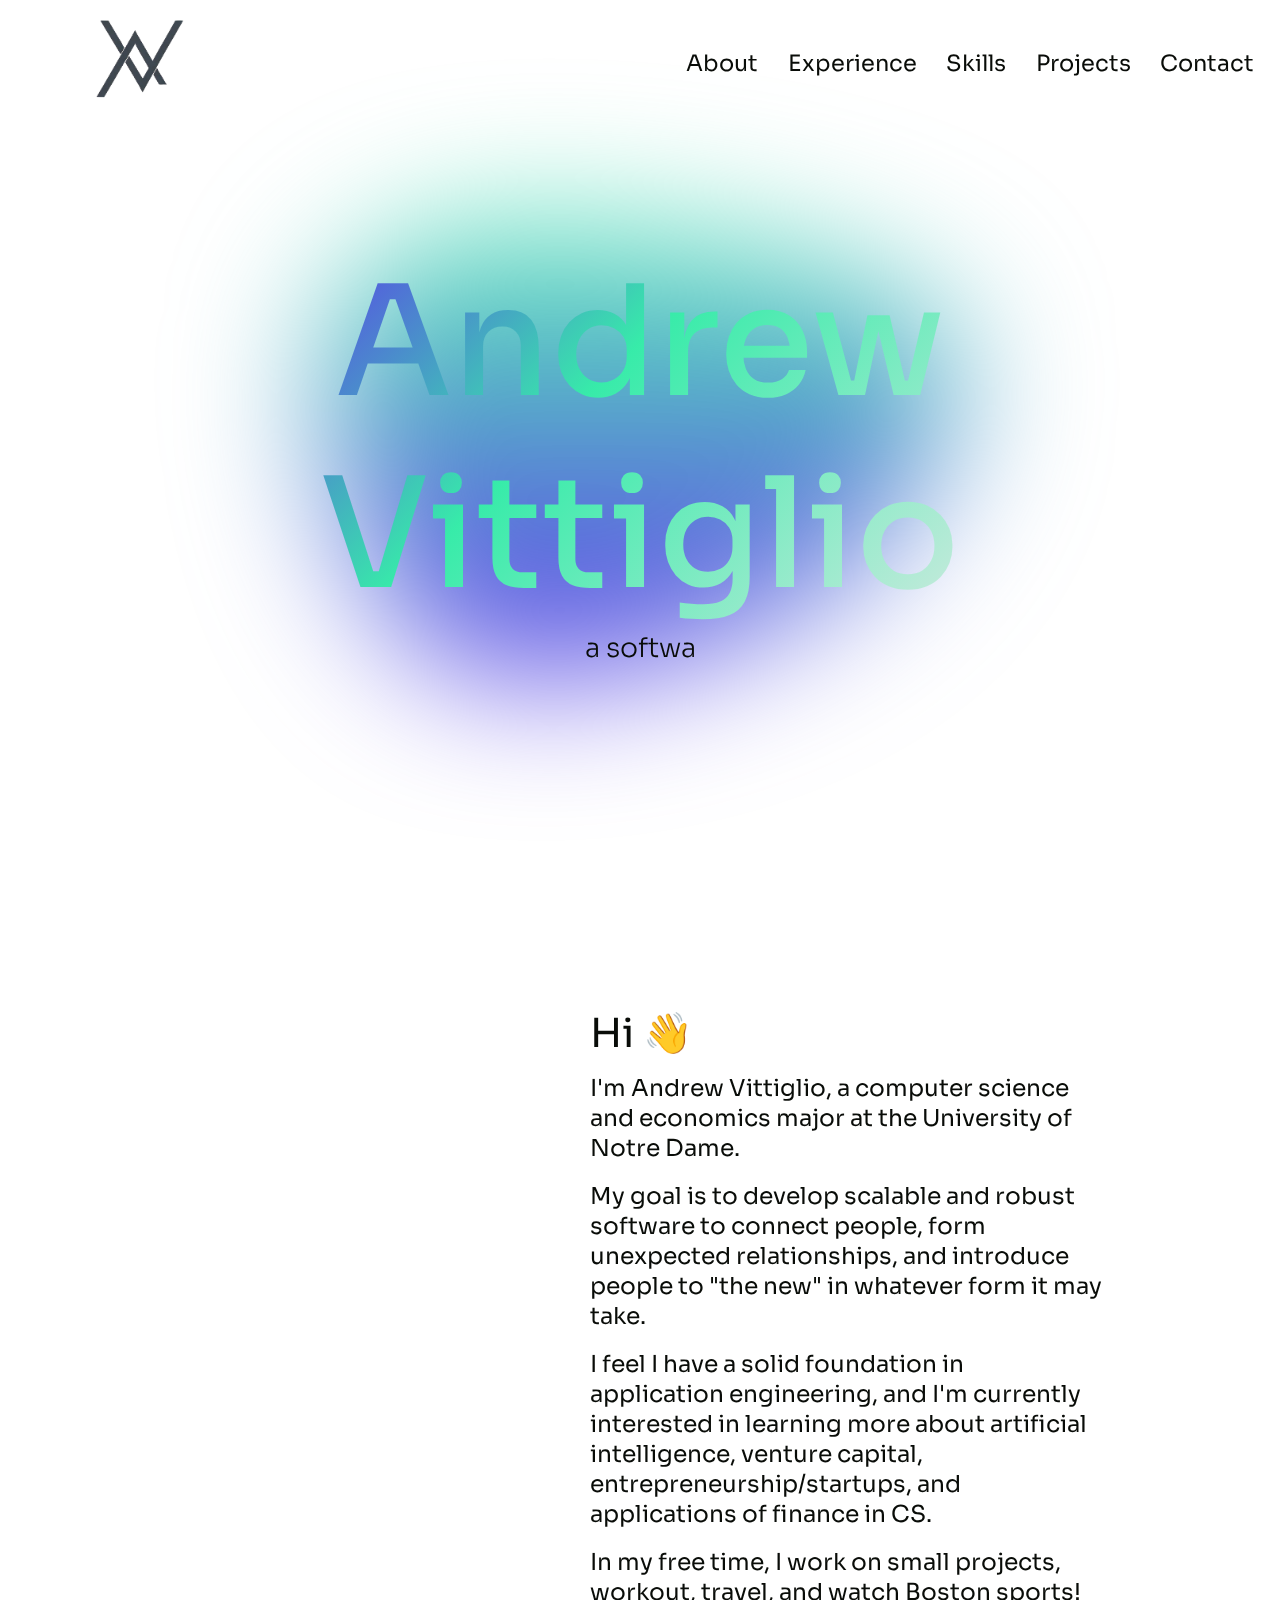
==== commit 7cc3ffe1: "change descrip" ====
--- a/index.html
+++ b/index.html
@@ -100,13 +100,10 @@
               I'm Andrew Vittiglio, a computer science and economics major at the University of Notre Dame. 
             </li>
             <li>
-            My goal to develop a long-term project or business that leverages software to connect people and form unexpected relationships.
+            My goal is to develop scalable and robust software to connect people, form unexpected relationships, and introduce people to "the new" in whatever form it may take.
             </li>
-            <li>I feel I have a solid foundation in application engineering, and I'm currently interested in learning more 
-              about artificial intelligence, venture capital, and applications of 
-              CS in finance.
-            </li>
-            <li>In my free time I golf, work out, travel, and watch Boston sports!</li>
+            <li>I feel I have a solid foundation in application engineering, and I'm currently interested in learning more about artificial intelligence, venture capital, entrepreneurship/startups, and applications of finance in CS.</li>
+            <li>In my free time, I work on small projects, workout, travel, and watch Boston sports!</li>
         </div>
       </div>
       <div class="section-title-div slide-in-left">
@@ -493,7 +490,7 @@
       var scrollPosition = window.scrollY;
         var pageHeight = document.documentElement.scrollHeight - window.innerHeight;
 
-        var transitionPoint = pageHeight * .39; // 50% scroll
+        var transitionPoint = pageHeight * .33; // 50% scroll
 
         if (scrollPosition > transitionPoint) {
             background.classList.add("gradient-bg-triggered");
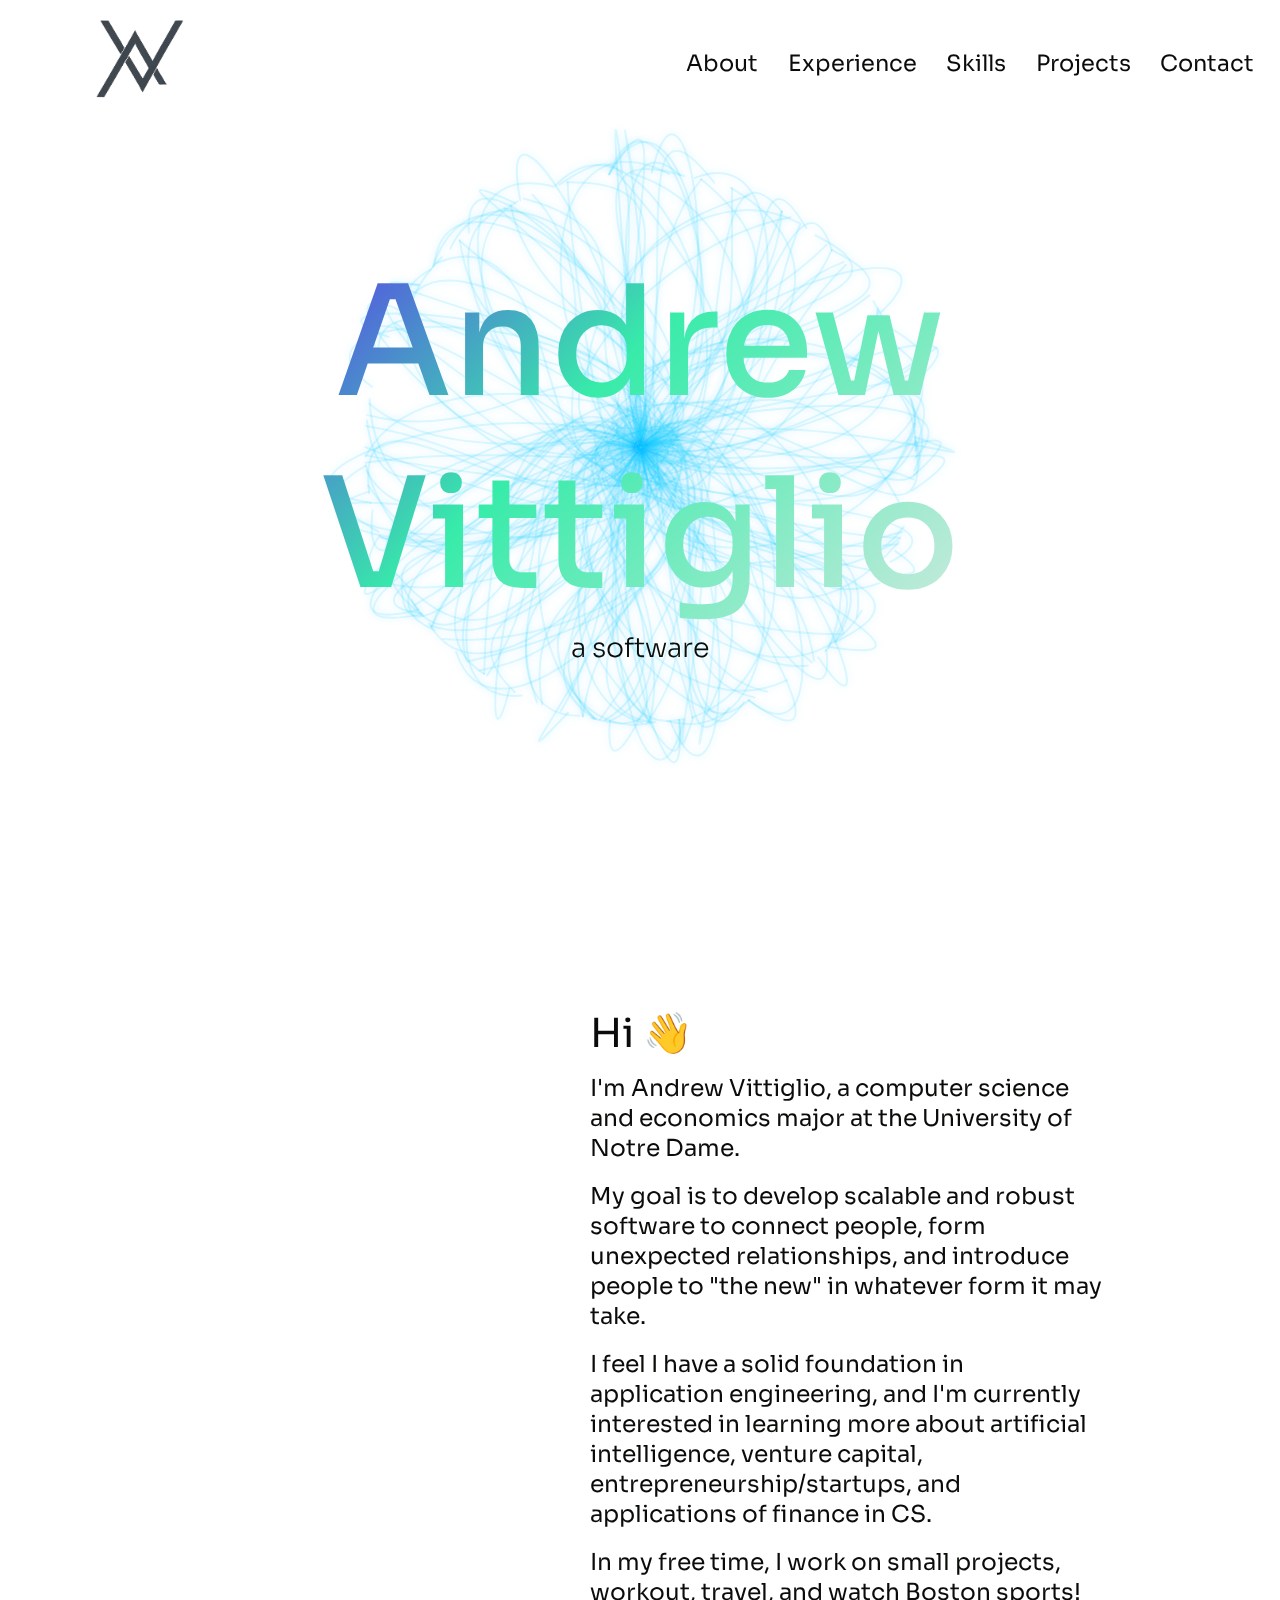
==== commit cac35cd3: "new background effect - orb/tentacles" ====
--- a/index.html
+++ b/index.html
@@ -61,7 +61,8 @@
     <main>
       <div class="gradient-bg" id="bg">
         <div class="parallax-container">
-          <div class="gradient"></div>
+          <!-- <div class="gradient"></div> -->
+          <div class="opa"><canvas id="canvas"></canvas></div>
         </div>
       </div>
       
@@ -110,10 +111,10 @@
         <h2 class="section-title text-align-left" id="companies">Companies I've Worked With</h2>
       </div>
       <div class="companies-container">
-        <div class="companies-item"><img src="https://upload.wikimedia.org/wikipedia/commons/thumb/5/50/Thermo_Fisher_Scientific_logo.svg/2560px-Thermo_Fisher_Scientific_logo.svg.png"></div>
         <div class="companies-item"><img src="https://logos-world.net/wp-content/uploads/2021/02/Fidelity-Logo.png"></div>
         <div class="companies-item"><img src="https://ml.globenewswire.com/Resource/Download/ed11f446-5d40-40a6-b924-330716eebebd?size=3"></div>
         <div class="companies-item"><img src="https://logos-world.net/wp-content/uploads/2021/09/Notre-Dame-Logo.png"></div>
+        <div class="companies-item"><img src="https://cdn.freebiesupply.com/logos/large/2x/yik-yak-logo-png-transparent.png"></div>
         <div class="companies-item"><img src="https://download.logo.wine/logo/Biogen/Biogen-Logo.wine.png"></div>
         <div class="companies-item"><img src="https://logonoid.com/images/tufts-logo.png"></div>
       </div>
@@ -499,5 +500,6 @@
         }
     });
   </script>
+  <script src="orb.js"></script>
 </body>
 </html>--- a/styles.css
+++ b/styles.css
@@ -885,9 +885,13 @@
 }
 
 .parallax-container {
-  position: relative;
-}
-
+  display: flex;
+  justify-content: center;
+  align-items: center;
+  width: 100vw; /* Viewport Width */
+  height: 100vh; /* Viewport Height */
+  overflow: hidden;
+}
 
 /*////////////////////*/
 /*//////COMPANIES/////*/
@@ -910,4 +914,43 @@
 .companies-item img {
   width: 60%;
   height: auto;
+}
+
+/*////////////////////*/
+/*////////ORB/////////*/
+/*////////////////////*/
+
+.opa {
+  animation: flickr 6s ease-in-out infinite;
+  animation-fill-mode: both;
+}
+
+canvas {
+  animation: floatting 10s ease-in-out infinite;
+  animation-fill-mode: both;
+}
+
+@keyframes floatting {
+  0%,
+  100% {
+    transform: translate3d(0, -5px, 0);
+  }
+  50% {
+    transform: translate3d(0, 5px, 0);
+  }
+}
+
+@keyframes flickr {
+  0%,
+  100% {
+    opacity: 1;
+    transform: translate3d(-5px, 0px, 0);
+  }
+  25%,75% {
+     opacity: 1;
+  }
+  50% {
+    opacity: .5;
+    transform: translate3d(5px, 0px, 0);
+  }
 }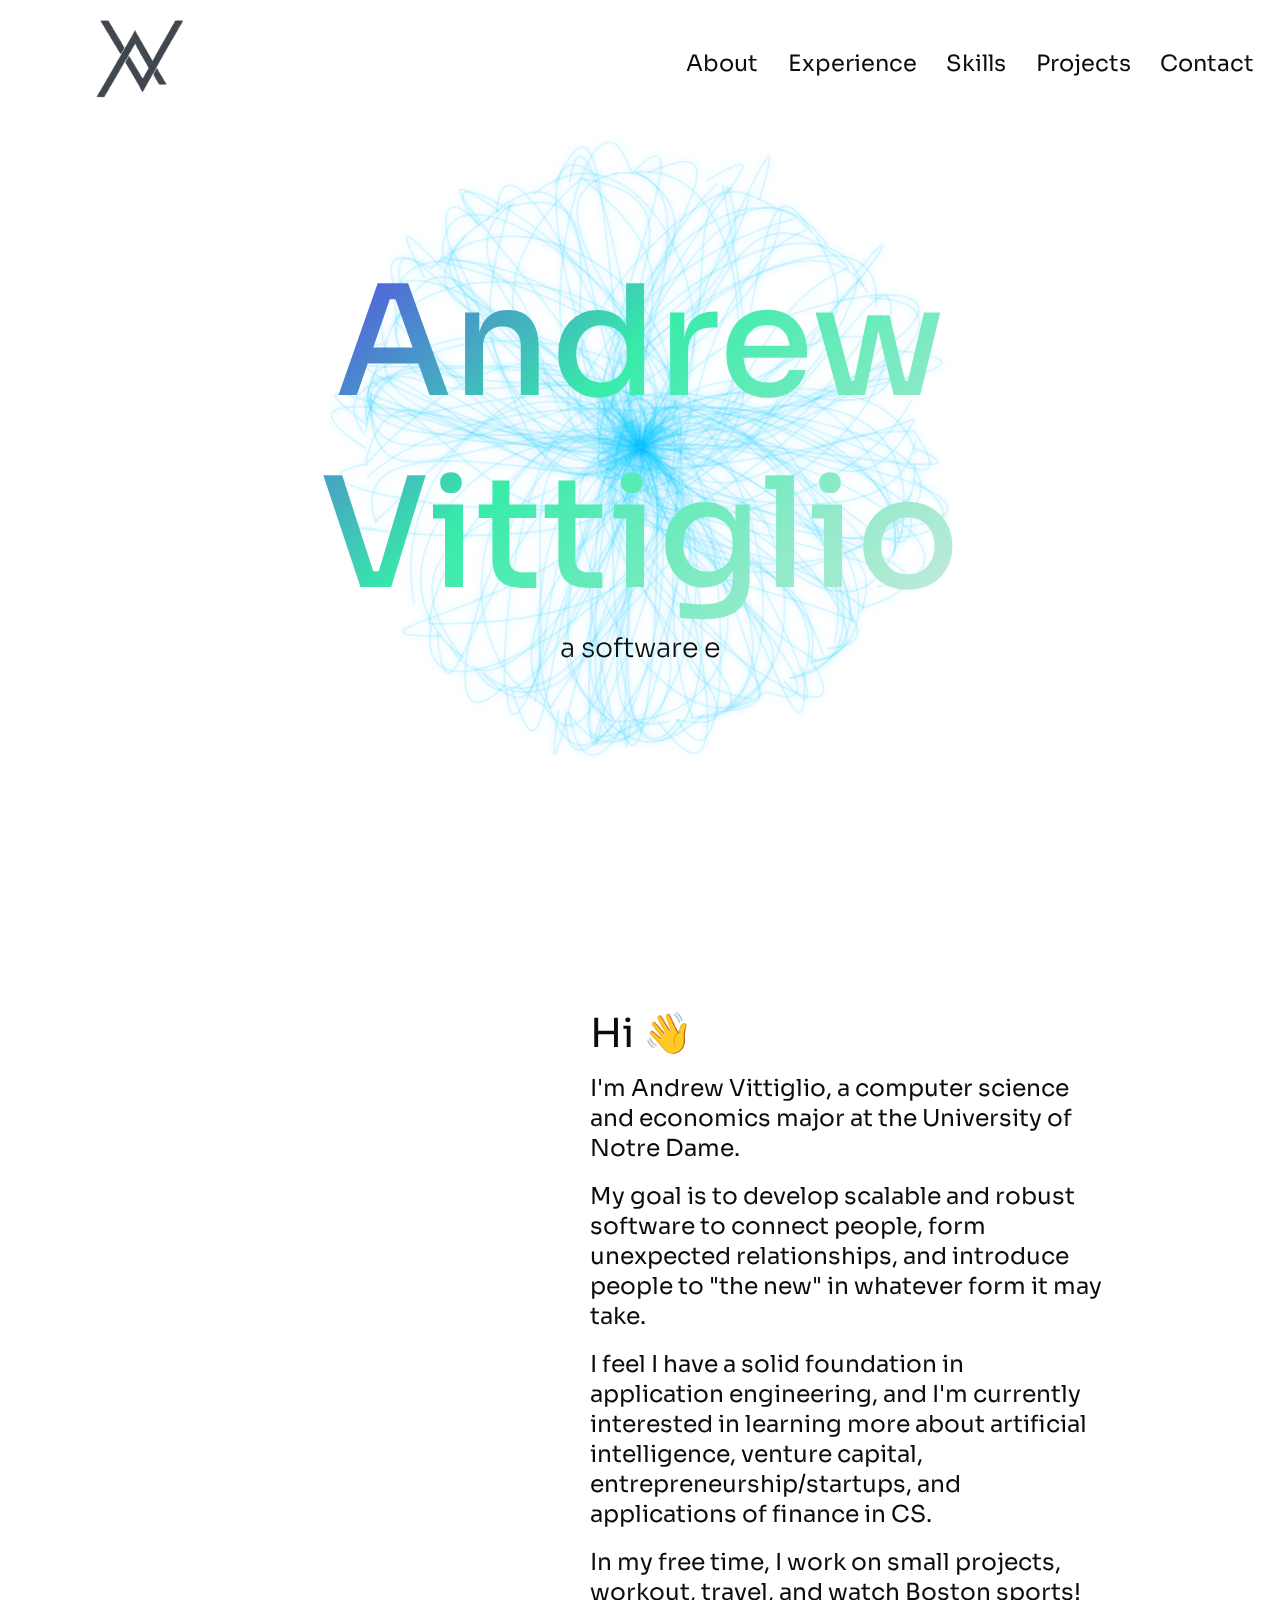
==== commit f32bce4a: "new footer bubbles" ====
--- a/index.html
+++ b/index.html
@@ -346,56 +346,196 @@
           </div>
         </div>
       </div>
-      <div id="get-in-touch" class="footer">
-        <div class="left-content fade-in">
-          <div class="top-contents">
-            <div class="footer-header slide-in-left">
-              <h1>Seeking Internship Opportunity</h1>
-              <p>For the Summer 2024</p>
-            </div>
-            <div class="caption slide-in-left">
-              <p style="opacity: 1; transform: none;">Let's get in touch! I'm always looking for a project or work opportunity!</p>
-            </div>
-          </div>
-        </div>
-        <div class="right-content">
-          <div class="socials">
-            <div class="motion-div" style="opacity: 1; transform: none;">
-              <a class="anchor slide-in-right pop-up2" href="https://github.com/andr3wV" target="_blank" rel="noreferrer" tabindex="10">
-                <div class="btn github">
-                  <p>github</p>
-                  <div class="decor github-decor"></div>
-                </div>
-              </a>
-            </div>
-            <div class="motion-div" style="opacity: 1; transform: none;">
-              <a class="anchor slide-in-right pop-up2" href="https://www.linkedin.com/in/andr3wV/" target="_blank" rel="noreferrer" tabindex="9">
-                <div class="btn linkedin">
-                  <p>linkedin</p>
-                  <div class="decor linkedin-decor"></div>
-                </div>
-              </a>
-            </div>
-            <div class="motion-div" style="opacity: 1; transform: none;">
-              <a class="anchor slide-in-right pop-up2" href="mailto:andrewv433@gmail.com" target="_blank" rel="noreferrer" tabindex="8">
-                <div class="btn email">
-                  <p>email</p>
-                  <div class="decor email-decor"></div>
-                </div>
-              </a>
-            </div>
-            <div class="motion-div" style="opacity: 1; transform: none;">
-              <a class="motion-div slide-in-right pop-up2" href="https://drive.google.com/uc?id=1KzwrLxIH8tzbU4kB_IvQhZT3h1z5scM5&export=download" 
-              download="AndrewVittiglio_resume" target="_blank" rel="noreferrer" tabindex="11">
-                <div class="btn insta">
-                  <p>resume</p>
-                  <div class="decor insta-decor"></div>
-                </div>
-              </a>
-            </div>
-          </div>
-        </div>
-      </div>
+      <div class="main"></div>
+<div class="footer">
+  <div class="bubbles">
+    <div class="bubble" style="--size:3.283778460829012rem; --distance:8.273995682244763rem; --position:80.43121961838831%; --time:3.370470516561046s; --delay:-2.4460750377075677s;"></div>
+    <div class="bubble" style="--size:5.048775832023261rem; --distance:8.209048016743958rem; --position:81.24435161533792%; --time:2.689387587750886s; --delay:-3.178866630821537s;"></div>
+    <div class="bubble" style="--size:2.8917775001193196rem; --distance:8.454264258769582rem; --position:-1.892480833658683%; --time:2.870417823317806s; --delay:-3.8694363898657054s;"></div>
+    <div class="bubble" style="--size:2.98950564759547rem; --distance:6.810598321237242rem; --position:100.02057873419844%; --time:2.2412476180211125s; --delay:-3.9669609230968366s;"></div>
+    <div class="bubble" style="--size:3.056008172581711rem; --distance:7.571228915589839rem; --position:101.36290426526402%; --time:3.556279976104421s; --delay:-2.601994631532017s;"></div>
+    <div class="bubble" style="--size:3.22671020910027rem; --distance:8.977876061761204rem; --position:69.44795371340336%; --time:2.0813687087410555s; --delay:-2.561126203255737s;"></div>
+    <div class="bubble" style="--size:5.983498430412179rem; --distance:9.55217569034621rem; --position:33.97699243298395%; --time:2.766369309258826s; --delay:-2.306807070885999s;"></div>
+    <div class="bubble" style="--size:3.7130270767886904rem; --distance:9.15367913841726rem; --position:36.78355273882992%; --time:3.4415953312360266s; --delay:-2.8423432581270194s;"></div>
+    <div class="bubble" style="--size:2.0830849819394457rem; --distance:6.408202865389665rem; --position:-3.7304088146057324%; --time:2.1324701384850853s; --delay:-3.6594998300237567s;"></div>
+    <div class="bubble" style="--size:2.846429800070382rem; --distance:9.850031890259043rem; --position:63.51703893124248%; --time:2.48611792099451s; --delay:-3.957713451098727s;"></div>
+    <div class="bubble" style="--size:2.0204852928911228rem; --distance:7.706337256219967rem; --position:10.659889096699736%; --time:3.8878533177786547s; --delay:-2.7460423807313834s;"></div>
+    <div class="bubble" style="--size:5.148489190934578rem; --distance:7.8185867715909385rem; --position:44.27428830609239%; --time:3.0912972813262374s; --delay:-2.4548184305462204s;"></div>
+    <div class="bubble" style="--size:3.1179981047008507rem; --distance:8.217674226182545rem; --position:-0.8434243039321725%; --time:3.893070336584621s; --delay:-3.482134608090908s;"></div>
+    <div class="bubble" style="--size:3.073022863441822rem; --distance:6.748615665272697rem; --position:17.187709593603337%; --time:2.869641888050805s; --delay:-3.011358944260785s;"></div>
+    <div class="bubble" style="--size:3.040494763665981rem; --distance:6.001078493795163rem; --position:30.428225670705793%; --time:2.1274023672313547s; --delay:-2.269450277325624s;"></div>
+    <div class="bubble" style="--size:2.4934683696411932rem; --distance:9.661759778304251rem; --position:38.28385025284947%; --time:3.3066616446050388s; --delay:-3.903278872741094s;"></div>
+    <div class="bubble" style="--size:4.341153504409132rem; --distance:8.372204276920996rem; --position:8.925467109327556%; --time:2.961530876031502s; --delay:-3.733657008574247s;"></div>
+    <div class="bubble" style="--size:3.017692044104651rem; --distance:7.742406344583268rem; --position:7.135396211953164%; --time:3.9814409149202454s; --delay:-2.769434098028662s;"></div>
+    <div class="bubble" style="--size:5.080150296463536rem; --distance:6.090080087294706rem; --position:99.46159986754385%; --time:3.125230884966736s; --delay:-2.415272316183627s;"></div>
+    <div class="bubble" style="--size:4.220709880817442rem; --distance:6.273886998189256rem; --position:97.58004171875584%; --time:3.1349176005189006s; --delay:-3.9274262276392298s;"></div>
+    <div class="bubble" style="--size:3.567041880882358rem; --distance:6.32323480828306rem; --position:92.70135681477952%; --time:2.1362733605721504s; --delay:-3.1505418730279633s;"></div>
+    <div class="bubble" style="--size:3.5907802134353792rem; --distance:9.870786669090203rem; --position:98.38043362003364%; --time:2.365772524802981s; --delay:-3.155876947312736s;"></div>
+    <div class="bubble" style="--size:3.153202036251672rem; --distance:8.019938162492018rem; --position:17.19668721036048%; --time:3.6277311767623384s; --delay:-3.1876739225876354s;"></div>
+    <div class="bubble" style="--size:3.4877396066133333rem; --distance:8.270634812076594rem; --position:10.484445181872442%; --time:3.0775952904576176s; --delay:-2.2907439552389293s;"></div>
+    <div class="bubble" style="--size:5.766665156529646rem; --distance:9.899439420013206rem; --position:3.2576122174816096%; --time:2.846254474445945s; --delay:-2.0209311226219087s;"></div>
+    <div class="bubble" style="--size:5.239738288627671rem; --distance:8.364557911980619rem; --position:87.23110357446504%; --time:2.1930097960461055s; --delay:-3.0322261546336517s;"></div>
+    <div class="bubble" style="--size:2.1990673841700143rem; --distance:7.720521403005255rem; --position:-0.17107184177207468%; --time:2.5997240933430965s; --delay:-2.07586605687868s;"></div>
+    <div class="bubble" style="--size:2.096379882401747rem; --distance:8.369893834364031rem; --position:32.32516475439321%; --time:3.695249819707472s; --delay:-3.851082655427779s;"></div>
+    <div class="bubble" style="--size:3.638390237165721rem; --distance:9.7664220131003rem; --position:87.38200354757375%; --time:3.862542578562428s; --delay:-2.9797900374453823s;"></div>
+    <div class="bubble" style="--size:2.014227665781494rem; --distance:9.475179023878415rem; --position:18.072465784612906%; --time:2.876721765742051s; --delay:-3.456765174855402s;"></div>
+    <div class="bubble" style="--size:4.835622070747298rem; --distance:6.646442484712818rem; --position:42.56200483263158%; --time:2.4201735129167705s; --delay:-2.129697393514734s;"></div>
+    <div class="bubble" style="--size:2.6544780967758683rem; --distance:9.993914974673478rem; --position:47.41484229787173%; --time:2.6928887058432203s; --delay:-3.6501705520332406s;"></div>
+    <div class="bubble" style="--size:2.1810138227712246rem; --distance:8.625390262659332rem; --position:79.91382406364768%; --time:3.0571539204415643s; --delay:-2.879575299430147s;"></div>
+    <div class="bubble" style="--size:3.9602029523135043rem; --distance:8.811978694178176rem; --position:22.085129474405363%; --time:2.3040885125074015s; --delay:-3.9822714071472305s;"></div>
+    <div class="bubble" style="--size:3.2601731045983255rem; --distance:6.551449087150881rem; --position:56.03044260678546%; --time:3.377917555269709s; --delay:-2.248689205859968s;"></div>
+    <div class="bubble" style="--size:4.724989417802013rem; --distance:8.126549828172152rem; --position:83.76957059823852%; --time:2.8347659523990463s; --delay:-2.4045807342328174s;"></div>
+    <div class="bubble" style="--size:2.4601556144465766rem; --distance:6.451551054345049rem; --position:77.04823997553098%; --time:2.466260099531937s; --delay:-3.8444152858910203s;"></div>
+    <div class="bubble" style="--size:3.5005873287032445rem; --distance:7.9251184298861475rem; --position:-1.7530963025931068%; --time:2.5654285446675242s; --delay:-3.719663280805641s;"></div>
+    <div class="bubble" style="--size:3.287577998169491rem; --distance:9.297377061416393rem; --position:18.741671727246466%; --time:3.341885163952444s; --delay:-2.5715436541146115s;"></div>
+    <div class="bubble" style="--size:5.221728885270182rem; --distance:9.286314646321468rem; --position:42.28149761730227%; --time:3.389657748614331s; --delay:-2.961540852653576s;"></div>
+    <div class="bubble" style="--size:2.818746087299467rem; --distance:6.526311604034215rem; --position:8.32284386562167%; --time:3.533110613536286s; --delay:-3.4929316976539795s;"></div>
+    <div class="bubble" style="--size:3.9555668943551874rem; --distance:7.587517096965727rem; --position:86.98518380989474%; --time:3.8328433866272116s; --delay:-3.947314208169883s;"></div>
+    <div class="bubble" style="--size:5.86344809196979rem; --distance:6.715459413428028rem; --position:93.51712672911347%; --time:3.3194895688568025s; --delay:-2.814996993119309s;"></div>
+    <div class="bubble" style="--size:4.659085472309417rem; --distance:6.833049757751052rem; --position:18.34331186924404%; --time:2.1401803669951542s; --delay:-3.281758431062622s;"></div>
+    <div class="bubble" style="--size:5.647514992520861rem; --distance:6.166187896878902rem; --position:103.56058520261233%; --time:2.7109824838325496s; --delay:-3.5641804780474113s;"></div>
+    <div class="bubble" style="--size:3.4116906103373514rem; --distance:9.87448520511619rem; --position:60.40367758628962%; --time:3.211959351671091s; --delay:-3.909483663267988s;"></div>
+    <div class="bubble" style="--size:4.358059871263618rem; --distance:6.192241875091202rem; --position:55.79560282838993%; --time:3.522040191932956s; --delay:-2.4451874413830073s;"></div>
+    <div class="bubble" style="--size:5.657469779677323rem; --distance:8.59153006822326rem; --position:72.97116848710832%; --time:3.2281152136729996s; --delay:-2.6942268466639807s;"></div>
+    <div class="bubble" style="--size:5.36401084558097rem; --distance:8.032035852980673rem; --position:68.03498132267576%; --time:3.6949889538863347s; --delay:-3.5310246226914868s;"></div>
+    <div class="bubble" style="--size:5.57833766575319rem; --distance:7.499254928961794rem; --position:94.12393327236666%; --time:3.4806354090355405s; --delay:-2.274765603356683s;"></div>
+    <div class="bubble" style="--size:3.2806309747640574rem; --distance:8.488379921065523rem; --position:48.78983463936292%; --time:2.877531426246132s; --delay:-2.096852780408325s;"></div>
+    <div class="bubble" style="--size:2.5739678385733678rem; --distance:8.917657906310211rem; --position:36.30111446297418%; --time:2.132094571645426s; --delay:-2.300338825704596s;"></div>
+    <div class="bubble" style="--size:3.193905105705725rem; --distance:6.837855040140766rem; --position:77.42883266635026%; --time:2.6764254242868546s; --delay:-2.6117600566315358s;"></div>
+    <div class="bubble" style="--size:2.921396795915677rem; --distance:6.017635087648889rem; --position:64.47566942541235%; --time:2.1329836115090024s; --delay:-2.9493514981070006s;"></div>
+    <div class="bubble" style="--size:5.996546073399244rem; --distance:8.438210536324492rem; --position:13.268370807153438%; --time:3.6359501852961262s; --delay:-3.9647431379196347s;"></div>
+    <div class="bubble" style="--size:3.6759907032328405rem; --distance:8.418483277724492rem; --position:32.34008573798657%; --time:2.4480223557558345s; --delay:-2.0329066324347824s;"></div>
+    <div class="bubble" style="--size:4.1642001716890285rem; --distance:7.292867116703618rem; --position:53.7639790538517%; --time:3.502488399088864s; --delay:-2.498372665932038s;"></div>
+    <div class="bubble" style="--size:4.787565853418627rem; --distance:7.002471829807719rem; --position:71.91523290439147%; --time:2.958165535287203s; --delay:-3.874622142256656s;"></div>
+    <div class="bubble" style="--size:2.518311359883132rem; --distance:7.986066195679516rem; --position:64.83491880651033%; --time:2.799838241177398s; --delay:-2.605045923573953s;"></div>
+    <div class="bubble" style="--size:2.876971757413453rem; --distance:6.068564148976618rem; --position:11.865157104893097%; --time:2.827771256360732s; --delay:-2.39512359755763s;"></div>
+    <div class="bubble" style="--size:2.104732688202529rem; --distance:7.730020214979188rem; --position:89.79694218565386%; --time:3.463311919402186s; --delay:-3.12192390140452s;"></div>
+    <div class="bubble" style="--size:3.3360664273276166rem; --distance:7.983397791094809rem; --position:68.65578472758347%; --time:3.9335303632278293s; --delay:-3.4294180673320884s;"></div>
+    <div class="bubble" style="--size:3.9727817769810656rem; --distance:9.566771590971191rem; --position:8.31120576187265%; --time:2.205225438795449s; --delay:-3.324358147783013s;"></div>
+    <div class="bubble" style="--size:2.785922768617306rem; --distance:7.082254824315727rem; --position:28.396955159650958%; --time:2.942223891965728s; --delay:-2.5935628505954393s;"></div>
+    <div class="bubble" style="--size:4.2464496070749rem; --distance:6.691569284526946rem; --position:42.54917838169232%; --time:3.127523856909967s; --delay:-2.954291705842826s;"></div>
+    <div class="bubble" style="--size:5.723073490329043rem; --distance:9.090319785576288rem; --position:-3.3796480533643103%; --time:2.2633471262800557s; --delay:-3.2578755649237174s;"></div>
+    <div class="bubble" style="--size:3.219530490661871rem; --distance:7.4797090026341495rem; --position:101.94887397738762%; --time:2.1036948366679686s; --delay:-2.751593490682857s;"></div>
+    <div class="bubble" style="--size:2.1814720163593524rem; --distance:6.396504615967695rem; --position:50.89372542693971%; --time:2.582017377993537s; --delay:-2.906294282914755s;"></div>
+    <div class="bubble" style="--size:5.809553529495087rem; --distance:7.464097429978566rem; --position:90.38559551607041%; --time:3.7652915434285816s; --delay:-2.354212300265661s;"></div>
+    <div class="bubble" style="--size:3.62120707963538rem; --distance:9.076979425692606rem; --position:11.150253759803633%; --time:3.0486377247236534s; --delay:-2.8041488577211697s;"></div>
+    <div class="bubble" style="--size:5.00310856270532rem; --distance:9.170735560719102rem; --position:64.58179397075584%; --time:3.7656580293692796s; --delay:-2.893674658194128s;"></div>
+    <div class="bubble" style="--size:2.709501141760601rem; --distance:7.8373914558643705rem; --position:5.674632497742465%; --time:3.395681112908417s; --delay:-2.2649544585446963s;"></div>
+    <div class="bubble" style="--size:5.863530345348175rem; --distance:6.010688703517391rem; --position:8.068803588662359%; --time:3.027313856154054s; --delay:-2.231948018674604s;"></div>
+    <div class="bubble" style="--size:3.184680382015328rem; --distance:8.878536191481098rem; --position:8.386217564803701%; --time:3.9938236104040246s; --delay:-3.582227746566318s;"></div>
+    <div class="bubble" style="--size:5.634096080720658rem; --distance:9.852119364968344rem; --position:1.083944673937438%; --time:2.332288460957819s; --delay:-2.8850298727934875s;"></div>
+    <div class="bubble" style="--size:3.4014949844199958rem; --distance:8.171860996672919rem; --position:84.2657700109125%; --time:2.2494226346466255s; --delay:-2.5677067273975007s;"></div>
+    <div class="bubble" style="--size:3.25901366738288rem; --distance:7.677629208945115rem; --position:51.318943432823694%; --time:2.8086005653923443s; --delay:-3.8858374739056676s;"></div>
+    <div class="bubble" style="--size:2.738787520059482rem; --distance:7.215369023176211rem; --position:56.250543764215685%; --time:3.976054489308197s; --delay:-2.326983298866254s;"></div>
+    <div class="bubble" style="--size:2.2159404026193075rem; --distance:6.656577136470761rem; --position:6.693028946147312%; --time:2.864055961058856s; --delay:-2.4300716543937217s;"></div>
+    <div class="bubble" style="--size:4.21593419511934rem; --distance:8.927963260087107rem; --position:25.147537992688058%; --time:3.009996529717521s; --delay:-3.0238438289524225s;"></div>
+    <div class="bubble" style="--size:5.179991621161971rem; --distance:6.3853169980031845rem; --position:102.46036383116052%; --time:2.493617740988301s; --delay:-3.200833645229917s;"></div>
+    <div class="bubble" style="--size:5.513584744686991rem; --distance:8.22544620750663rem; --position:101.1452384048811%; --time:3.282739845432842s; --delay:-3.661873228440018s;"></div>
+    <div class="bubble" style="--size:3.339183876739143rem; --distance:9.526513756713628rem; --position:29.882131632276284%; --time:2.4931248570889335s; --delay:-2.475593644022913s;"></div>
+    <div class="bubble" style="--size:5.572625591150981rem; --distance:7.345648077046019rem; --position:22.8560703003273%; --time:2.7498169626967566s; --delay:-2.17990566059977s;"></div>
+    <div class="bubble" style="--size:4.1177605678413265rem; --distance:8.34852219885391rem; --position:29.490529078305904%; --time:3.2706309302541188s; --delay:-3.7771110698550556s;"></div>
+    <div class="bubble" style="--size:5.9527591413810015rem; --distance:8.228548797101368rem; --position:86.92141319108892%; --time:2.1195045300057886s; --delay:-2.1550354449961038s;"></div>
+    <div class="bubble" style="--size:3.4122434983866006rem; --distance:7.8470984688972765rem; --position:-4.737684816944457%; --time:3.361433469609846s; --delay:-2.7510535260586435s;"></div>
+    <div class="bubble" style="--size:3.767163633315376rem; --distance:8.004107269407179rem; --position:58.86574552235167%; --time:2.4584153129693487s; --delay:-3.8899327217598216s;"></div>
+    <div class="bubble" style="--size:4.966101867270128rem; --distance:8.096238035862653rem; --position:73.33011876280814%; --time:3.2569085513280767s; --delay:-2.927105754623504s;"></div>
+    <div class="bubble" style="--size:5.239318894400097rem; --distance:8.21018133412617rem; --position:49.79329539415349%; --time:2.486417355278126s; --delay:-3.935240915466869s;"></div>
+    <div class="bubble" style="--size:2.309860158972202rem; --distance:8.23350401700413rem; --position:52.762390580567924%; --time:3.253681340156047s; --delay:-3.39928187900957s;"></div>
+    <div class="bubble" style="--size:5.405641933124867rem; --distance:7.787670658003827rem; --position:55.299301993538734%; --time:2.9254208880312023s; --delay:-3.4035022943444453s;"></div>
+    <div class="bubble" style="--size:4.7889435136433365rem; --distance:8.059493307179075rem; --position:6.476650057477524%; --time:2.8831662912305407s; --delay:-2.469760261123794s;"></div>
+    <div class="bubble" style="--size:5.202159646625798rem; --distance:6.485068767986836rem; --position:17.188791799414645%; --time:2.5591245696178158s; --delay:-2.547017621074239s;"></div>
+    <div class="bubble" style="--size:2.6536622797162357rem; --distance:7.047091090720969rem; --position:99.8065168678203%; --time:3.1358735873884225s; --delay:-2.7674896723499964s;"></div>
+    <div class="bubble" style="--size:5.455813017594882rem; --distance:7.92331827436949rem; --position:56.29121034809554%; --time:2.9592446232978804s; --delay:-3.0628319945178304s;"></div>
+    <div class="bubble" style="--size:5.376750549059151rem; --distance:7.037706886415796rem; --position:90.43150179415491%; --time:3.4947245448237947s; --delay:-2.7649519449431956s;"></div>
+    <div class="bubble" style="--size:3.6759966425104382rem; --distance:9.304354596540962rem; --position:50.078877699643236%; --time:2.364227888914125s; --delay:-2.1049591636942835s;"></div>
+    <div class="bubble" style="--size:2.6416988575492812rem; --distance:8.426364301174832rem; --position:34.50261001869937%; --time:3.1489044014899474s; --delay:-2.872308171609069s;"></div>
+    <div class="bubble" style="--size:3.039820548413071rem; --distance:7.700594071278777rem; --position:54.369437773201135%; --time:2.3518890849934877s; --delay:-3.816455915222773s;"></div>
+    <div class="bubble" style="--size:4.946041332561464rem; --distance:9.940105274558535rem; --position:93.38341839478599%; --time:3.515708411924009s; --delay:-2.139929822750188s;"></div>
+    <div class="bubble" style="--size:2.263980751965552rem; --distance:6.845227344107201rem; --position:7.6223749655636635%; --time:3.2543534151869933s; --delay:-3.5968097313692247s;"></div>
+    <div class="bubble" style="--size:2.9705072994554786rem; --distance:6.417811696490268rem; --position:0.9010946526242307%; --time:3.869664661904819s; --delay:-2.817867407827982s;"></div>
+    <div class="bubble" style="--size:3.7636117769983146rem; --distance:9.28767671082202rem; --position:104.59608438872068%; --time:2.6660045314116205s; --delay:-3.0279672533679767s;"></div>
+    <div class="bubble" style="--size:2.534147718025401rem; --distance:9.761714609373762rem; --position:17.47044672925322%; --time:3.8859389327208964s; --delay:-3.3352631179315866s;"></div>
+    <div class="bubble" style="--size:5.809103802369521rem; --distance:9.865569439286801rem; --position:15.660853702232227%; --time:2.518863325103205s; --delay:-3.5808886812518383s;"></div>
+    <div class="bubble" style="--size:2.4500873479914125rem; --distance:7.274598849994393rem; --position:36.897733125341446%; --time:3.3461286093771387s; --delay:-3.6280095853685674s;"></div>
+    <div class="bubble" style="--size:5.773371959699836rem; --distance:8.463136547655406rem; --position:35.06048100391646%; --time:3.209957922113289s; --delay:-3.0079091255606945s;"></div>
+    <div class="bubble" style="--size:4.3926522787512265rem; --distance:9.612613676284077rem; --position:22.262054455432867%; --time:2.373303643948798s; --delay:-3.0679725632400907s;"></div>
+    <div class="bubble" style="--size:3.952708176353637rem; --distance:9.169495699134323rem; --position:55.04449087079253%; --time:2.7418325241308232s; --delay:-3.3828476409270283s;"></div>
+    <div class="bubble" style="--size:3.844775009709453rem; --distance:8.355266723179703rem; --position:3.429889023129533%; --time:3.804465386878591s; --delay:-2.513210465049223s;"></div>
+    <div class="bubble" style="--size:2.375822423531286rem; --distance:8.085306102003058rem; --position:51.444859856544134%; --time:3.5291234902803015s; --delay:-3.174879273882913s;"></div>
+    <div class="bubble" style="--size:3.987597068631678rem; --distance:6.323842998471056rem; --position:58.472598393140736%; --time:3.6685014540532994s; --delay:-2.125640472580853s;"></div>
+    <div class="bubble" style="--size:3.826556536162788rem; --distance:8.093657912781008rem; --position:47.22358687899771%; --time:2.46067661652588s; --delay:-2.795336044113773s;"></div>
+    <div class="bubble" style="--size:5.409522304422901rem; --distance:8.08453713835749rem; --position:7.192255114868317%; --time:3.6024864503739416s; --delay:-2.02777453028783s;"></div>
+    <div class="bubble" style="--size:2.33220717107433rem; --distance:6.015929004226659rem; --position:69.52801341775708%; --time:3.072171961227187s; --delay:-2.4004690861766145s;"></div>
+    <div class="bubble" style="--size:3.1897153674684295rem; --distance:7.970038416707961rem; --position:79.81130078644377%; --time:3.2691207165145544s; --delay:-3.1095874096110614s;"></div>
+    <div class="bubble" style="--size:3.043749061825313rem; --distance:9.519971455545065rem; --position:-2.8790650455965716%; --time:2.5921789839789624s; --delay:-3.3392150143930954s;"></div>
+    <div class="bubble" style="--size:2.016067925148069rem; --distance:6.601355813566787rem; --position:12.042692941814398%; --time:3.302733338826566s; --delay:-2.666684825220276s;"></div>
+    <div class="bubble" style="--size:2.3135489970103658rem; --distance:8.429205824133346rem; --position:10.078502192237377%; --time:3.478083377118066s; --delay:-2.3933149990580658s;"></div>
+    <div class="bubble" style="--size:2.3997743557871374rem; --distance:7.408088419264727rem; --position:35.09525576349087%; --time:3.389315536809761s; --delay:-3.7218046643592877s;"></div>
+    <div class="bubble" style="--size:5.41080890592663rem; --distance:6.263885540517833rem; --position:88.47970464538236%; --time:3.791977923545102s; --delay:-2.1539409602055803s;"></div>
+    <div class="bubble" style="--size:4.187278503726575rem; --distance:8.495185390066428rem; --position:55.2879387519304%; --time:3.8691313236516165s; --delay:-3.7558742796010205s;"></div>
+    <div class="bubble" style="--size:5.2260631351390066rem; --distance:6.953165091043609rem; --position:87.01664638966206%; --time:2.2054605348148777s; --delay:-2.0729929853657163s;"></div>
+    <div class="bubble" style="--size:3.2309243043140823rem; --distance:8.90242528602417rem; --position:70.6941354974967%; --time:2.420572336985768s; --delay:-3.902986636768033s;"></div>
+    <div class="bubble" style="--size:4.416267568041894rem; --distance:8.454455353587463rem; --position:16.18344707827548%; --time:2.6786658712942186s; --delay:-3.7145978779515363s;"></div>
+    <div class="bubble" style="--size:5.179842125942596rem; --distance:6.279313089480346rem; --position:51.631946389170714%; --time:2.9215376152158723s; --delay:-3.579196747493768s;"></div>
+    <div class="bubble" style="--size:4.298088157115222rem; --distance:8.644044369523485rem; --position:25.709431630582966%; --time:3.9945321241856395s; --delay:-3.6007615466734237s;"></div>
+  </div>
+  <div class="left-content">
+      <div class="top-contents">
+        <div class="footer-header slide-in-left">
+          <h1>Seeking Internship Opportunity</h1>
+          <p>For the Summer 2024</p>
+        </div>
+        <div class="caption slide-in-left">
+          <p style="opacity: 1; transform: none;">Let's get in touch! I'm always looking for a project or work opportunity!</p>
+        </div>
+      </div>
+    </div>
+    <div class="right-content">
+      <div class="socials">
+        <div class="motion-div" style="opacity: 1; transform: none;">
+          <a class="anchor slide-in-right pop-up2" href="https://github.com/andr3wV" target="_blank" rel="noreferrer" tabindex="10">
+            <div class="btn github">
+              <p>github</p>
+              <div class="decor github-decor"></div>
+            </div>
+          </a>
+        </div>
+        <div class="motion-div" style="opacity: 1; transform: none;">
+          <a class="anchor slide-in-right pop-up2" href="https://www.linkedin.com/in/andr3wV/" target="_blank" rel="noreferrer" tabindex="9">
+            <div class="btn linkedin">
+              <p>linkedin</p>
+              <div class="decor linkedin-decor"></div>
+            </div>
+          </a>
+        </div>
+        <div class="motion-div" style="opacity: 1; transform: none;">
+          <a class="anchor slide-in-right pop-up2" href="mailto:andrewv433@gmail.com" target="_blank" rel="noreferrer" tabindex="8">
+            <div class="btn email">
+              <p>email</p>
+              <div class="decor email-decor"></div>
+            </div>
+          </a>
+        </div>
+        <div class="motion-div" style="opacity: 1; transform: none;">
+          <a class="motion-div slide-in-right pop-up2" href="https://drive.google.com/uc?id=1KzwrLxIH8tzbU4kB_IvQhZT3h1z5scM5&export=download" 
+          download="AndrewVittiglio_resume" target="_blank" rel="noreferrer" tabindex="11">
+            <div class="btn insta">
+              <p>resume</p>
+              <div class="decor insta-decor"></div>
+            </div>
+          </a>
+        </div>
+      </div>
+    </div>
+  </div>
+
+      <svg style="position:fixed; top:100vh">
+        <defs>
+          <filter id="blob">
+            <feGaussianBlur in="SourceGraphic" stdDeviation="10" result="blur"></feGaussianBlur>
+            <feColorMatrix in="blur" mode="matrix" values="1 0 0 0 0  0 1 0 0 0  0 0 1 0 0  0 0 0 19 -9" result="blob"></feColorMatrix>
+          </filter>
+        </defs>
+      </svg>
     </main>
   </div>
   <script>
--- a/styles.css
+++ b/styles.css
@@ -603,18 +603,16 @@
 /*////////////GET IN TOUCH////////////*/
 /*////////////////////////////////////*/
 
-.footer {
-  width: 100%;
-  height: fit-content;
-  display: flex;
-  flex-direction: row;
-  color: var(--white);
-}
+/* #get-in-touch{
+  background-color: white;
+} */
 
 .left-content,
 .right-content {
   display: flex;
   padding: 80px;
+  background-color: white;
+  color: black;
 }
 
 /* Left Side */
@@ -686,7 +684,7 @@
   font-size: 1.5rem;
   font-weight: 500;
   z-index: 2;
-  color: var(--white);
+  color: var(--black);
   margin: 0;
 }
 
@@ -766,7 +764,174 @@
   color: #007bff;
 }
 
-/*------FORM--------*/
+/*--------------------FOOTER BUBBLES-------------------------___*/
+.footer {
+  z-index: 1;
+  --footer-background:rgb(255, 255, 255);
+  display: flex;
+  flex-direction: row;
+  position: relative;
+  height: fit-content;
+  color: var(--white);
+}
+
+.footer .bubbles {
+  position: absolute;
+  top: 0;
+  left: 0;
+  right: 0;
+  height: 1rem;
+  background: var(--footer-background);
+  filter: url("#blob");
+}
+.footer .bubbles .bubble {
+  position: absolute;
+  left: var(--position, 50%);
+  background: var(--footer-background);
+  border-radius: 100%;
+  -webkit-animation: bubble-size var(--time, 4s) ease-in infinite var(--delay, 0s), bubble-move var(--time, 4s) ease-in infinite var(--delay, 0s);
+          animation: bubble-size var(--time, 4s) ease-in infinite var(--delay, 0s), bubble-move var(--time, 4s) ease-in infinite var(--delay, 0s);
+  transform: translate(-50%, 100%);
+}
+.footer .content {
+  padding: 6rem 1rem 2rem;
+  background: var(--footer-background);
+  z-index: 2;
+}
+.footer .content .container {
+  max-width: 768px;
+  margin: 0 auto;
+  display: grid;
+  grid-template-columns: repeat(3, 1fr);
+  grid-gap: 1.5rem;
+  color: #fff;
+}
+
+.content h2 {
+  margin-bottom: .25rem;
+  font-size: 2.25rem;
+}
+
+.content span {
+  font-size: .875rem;
+}
+
+.footer__links  {
+  display: flex;
+  flex-direction: row;
+  column-gap: 2rem;
+  transition: all 150ms ease-out;
+  justify-content: center;
+}
+
+.footer__links .footer__link {
+  transition: all 150ms ease-out;
+  display: inline-block;
+}
+
+.footer__link:hover:after {
+    width: 100%;
+}
+
+.footer__link:after {
+    content: '';
+    display: block;
+    margin: auto;
+    height: 2px;
+    width: 0px;
+    background-color: #fff;
+    transition: width .25s ease-out;
+}
+.footer__socials {
+  justify-self: flex-end;
+}
+
+.footer__social {
+  font-size: 1.25rem;
+  margin-right: 1.5rem;
+}
+.footer__social:hover {
+  opacity: 0.8;
+}
+
+.footer__copy {
+  text-align: center;
+  background:rgb(255, 255, 255);
+  font-size: .875rem;
+  text-align: center;
+  color: #dcdcdc;
+  padding: 3rem 0 2rem;
+}
+@-webkit-keyframes bubble-size {
+  0%, 75% {
+    width: var(--size, 4rem);
+    height: var(--size, 4rem);
+  }
+  100% {
+    width: 0rem;
+    height: 0rem;
+  }
+}
+
+@keyframes bubble-size {
+  0%, 75% {
+    width: var(--size, 4rem);
+    height: var(--size, 4rem);
+  }
+  100% {
+    width: 0rem;
+    height: 0rem;
+  }
+}
+@-webkit-keyframes bubble-move {
+  0% {
+    bottom: -4rem;
+  }
+  100% {
+    bottom: var(--distance, 10rem);
+  }
+}
+@keyframes bubble-move {
+  0% {
+    bottom: -4rem;
+  }
+  100% {
+    bottom: var(--distance, 10rem);
+  }
+}
+
+@media screen and (max-width: 767px){
+  .footer .content {
+    padding: 0 1.5rem;
+  }
+  .footer .content .container {
+    grid-template-columns: repeat(2, 1fr);
+  }
+  
+  .content h2 {
+    font-size: 1.5rem;
+  }
+
+  .content span {
+    font-size: .813rem;
+  }
+
+  .footer__links  {
+    flex-direction: column;
+    row-gap: 1.5rem;
+  }
+  
+  .footer__socials {
+    justify-self: flex-start;
+  }
+}
+
+@media screen and (max-width: 567px){
+  .footer .content .container {
+    grid-template-columns: repeat(1, 1fr);
+    row-gap: 3.5rem;
+  }
+}
 
 /*////////////////////////////////////*/
 /*//////SCROLLING & ANIMATIONS////////*/
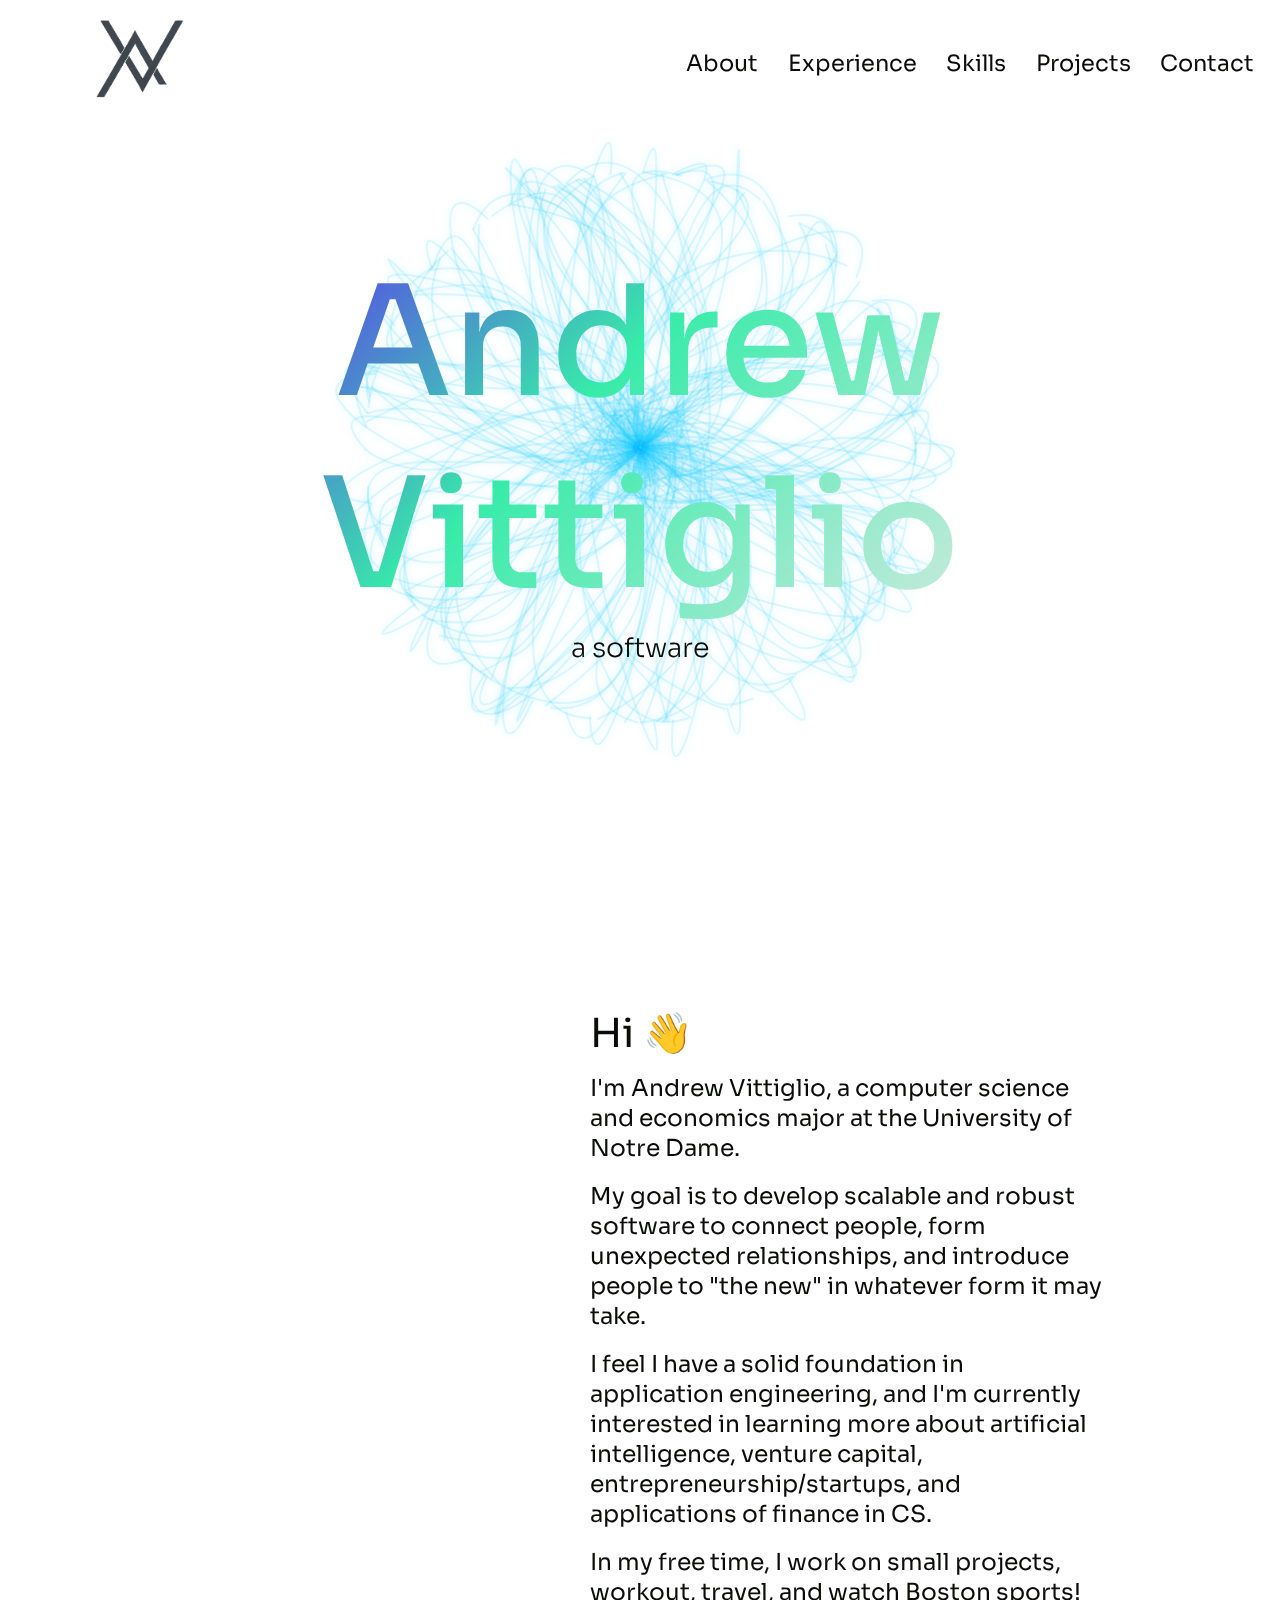
==== commit de660cc3: "fix nav contact bug" ====
--- a/index.html
+++ b/index.html
@@ -52,7 +52,7 @@
           <a class="nav-link" href=#companies>Experience</a>
           <a class="nav-link" href=#tools-skills>Skills</a>
           <a class="nav-link" href=#projects>Projects</a>
-          <a class="nav-link" href=#get-in-touch>Contact</a>
+          <a class="nav-link" href=#footer>Contact</a>
         </div>
       </nav>
     </div>
@@ -347,7 +347,7 @@
         </div>
       </div>
       <div class="main"></div>
-<div class="footer">
+<div class="footer" id="footer">
   <div class="bubbles">
     <div class="bubble" style="--size:3.283778460829012rem; --distance:8.273995682244763rem; --position:80.43121961838831%; --time:3.370470516561046s; --delay:-2.4460750377075677s;"></div>
     <div class="bubble" style="--size:5.048775832023261rem; --distance:8.209048016743958rem; --position:81.24435161533792%; --time:2.689387587750886s; --delay:-3.178866630821537s;"></div>
